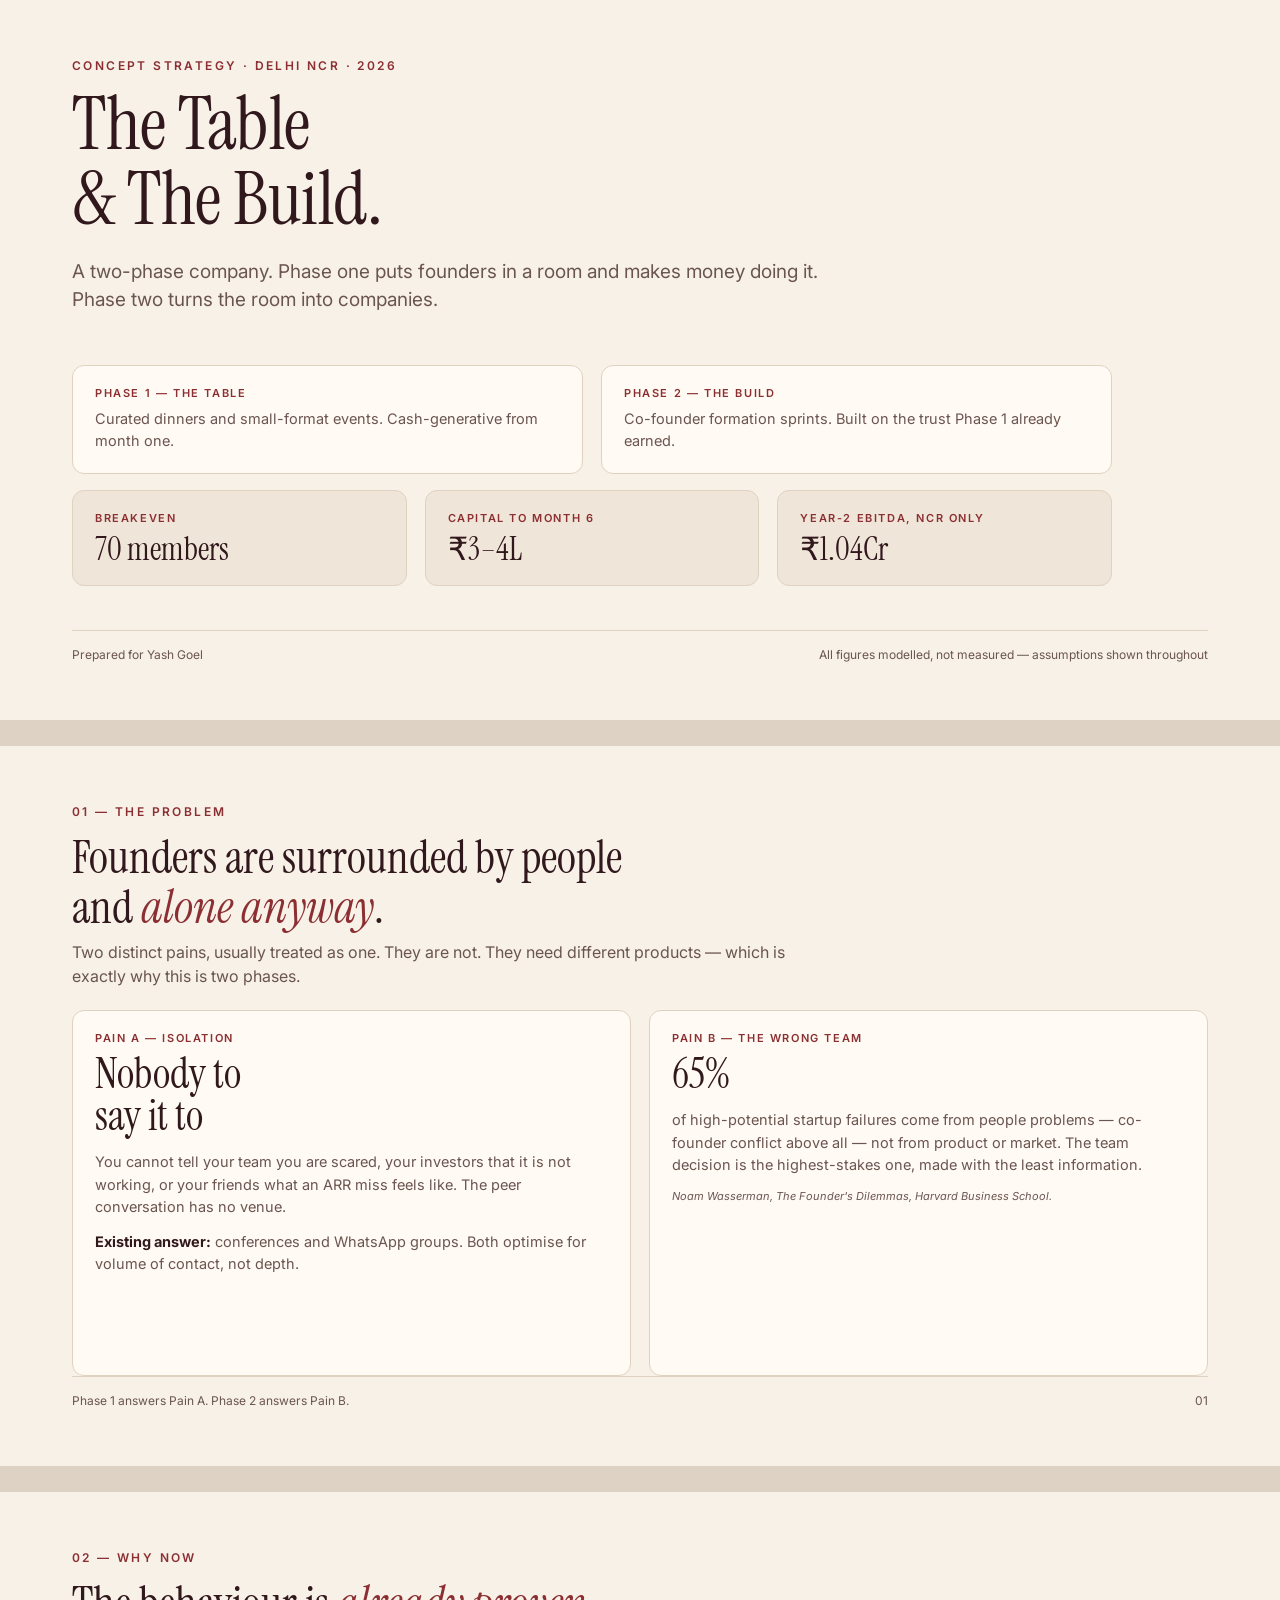
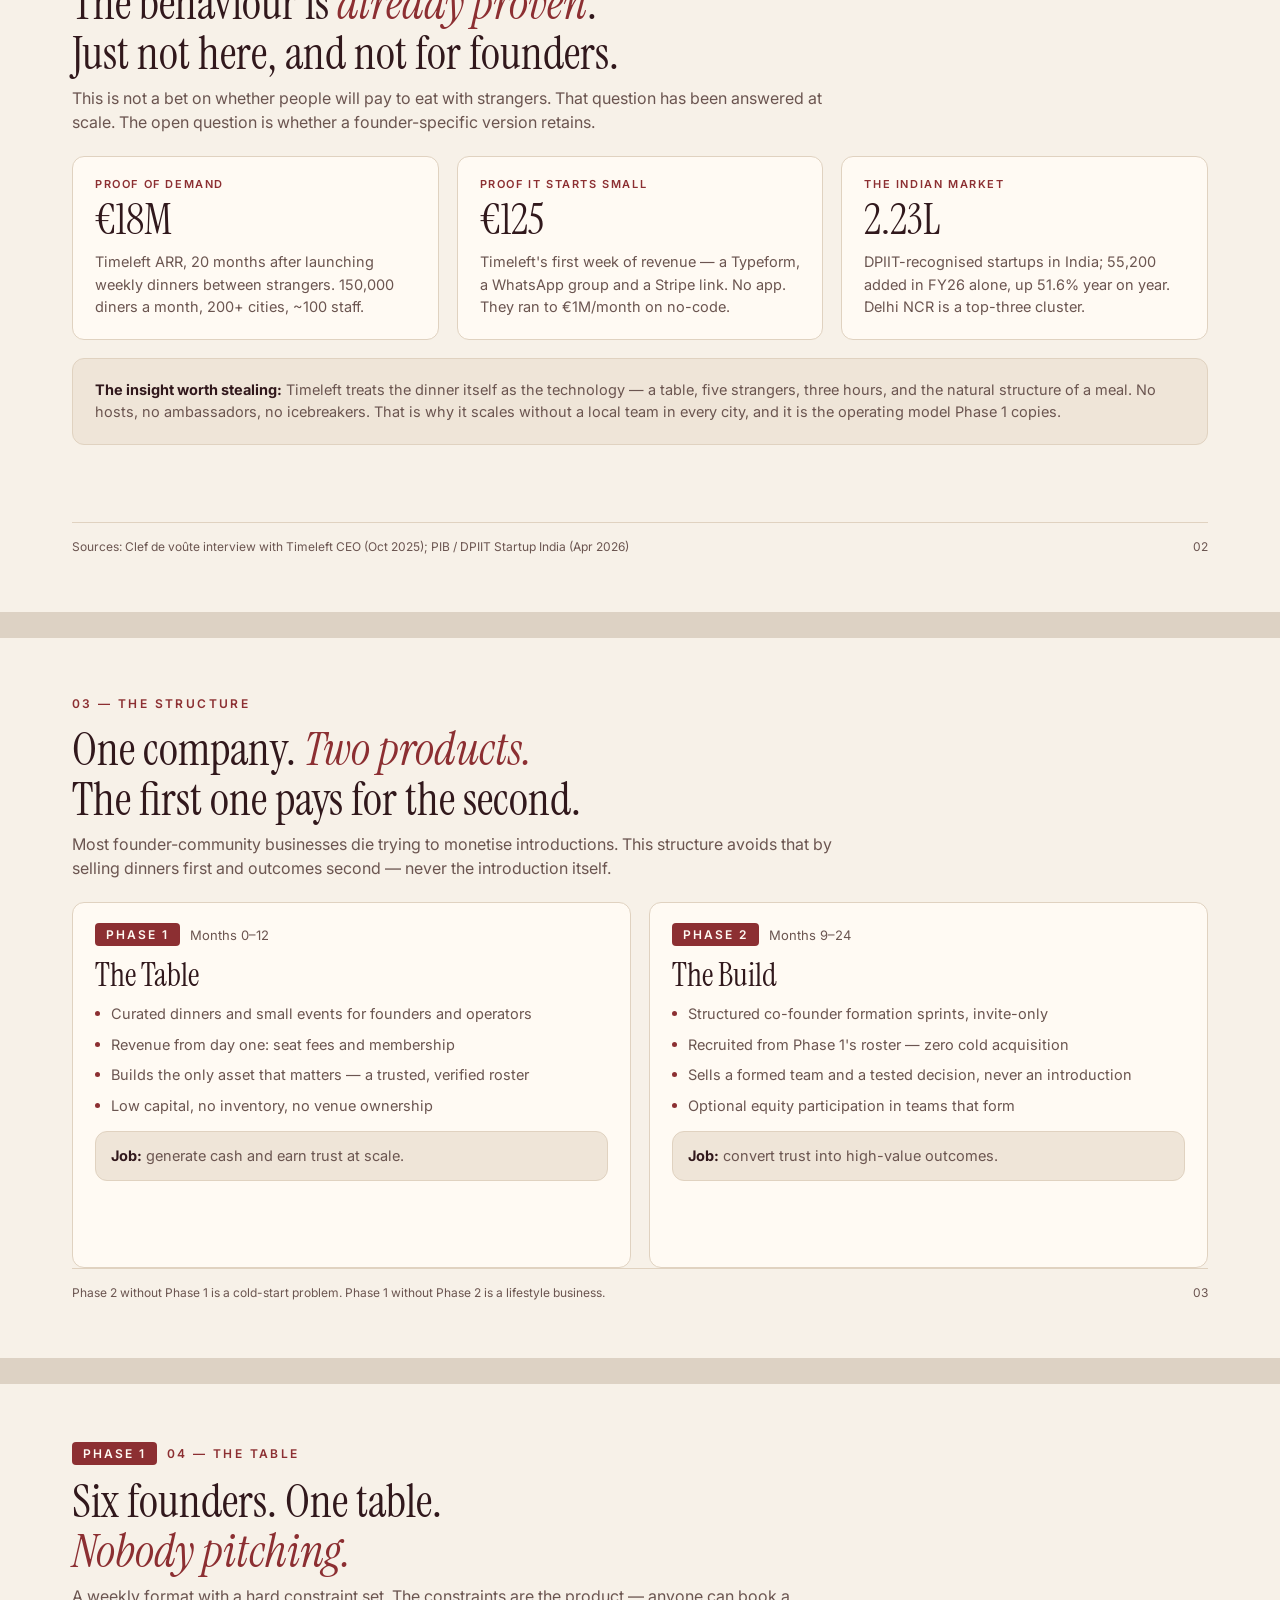
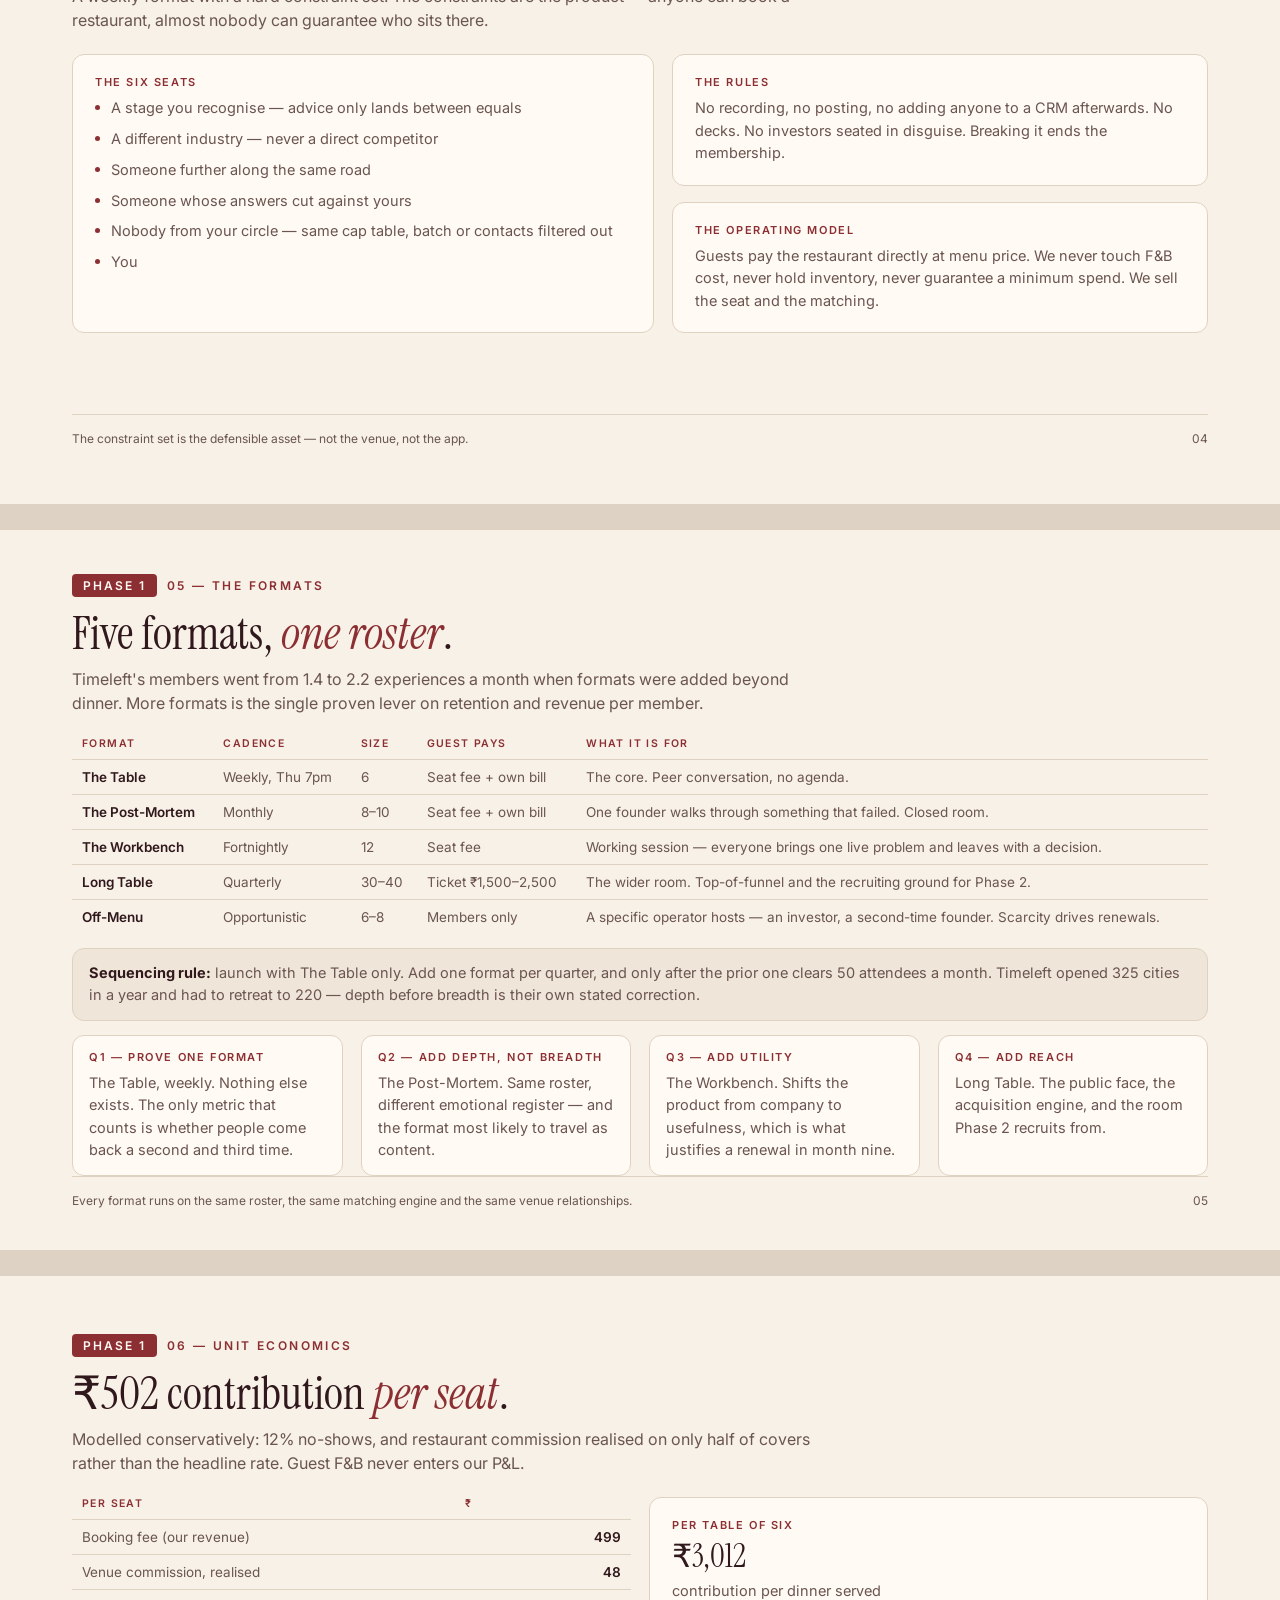
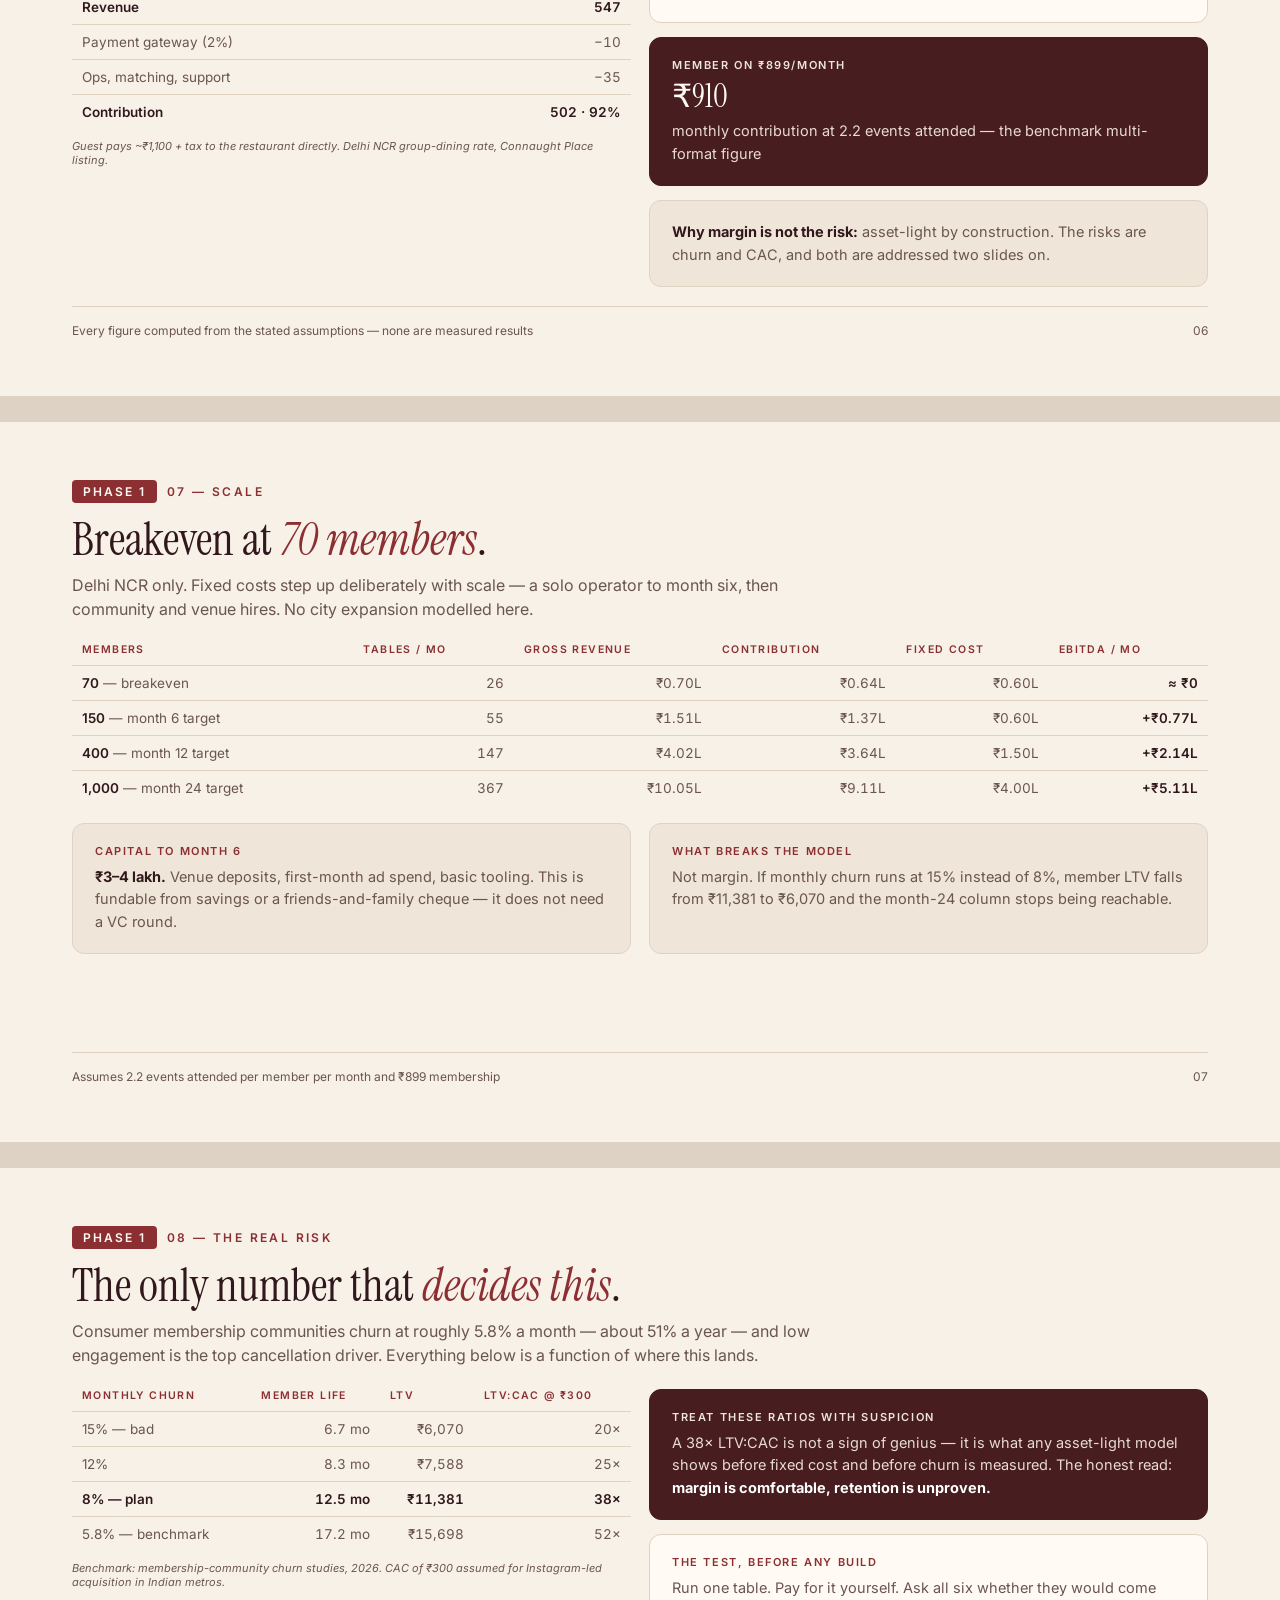
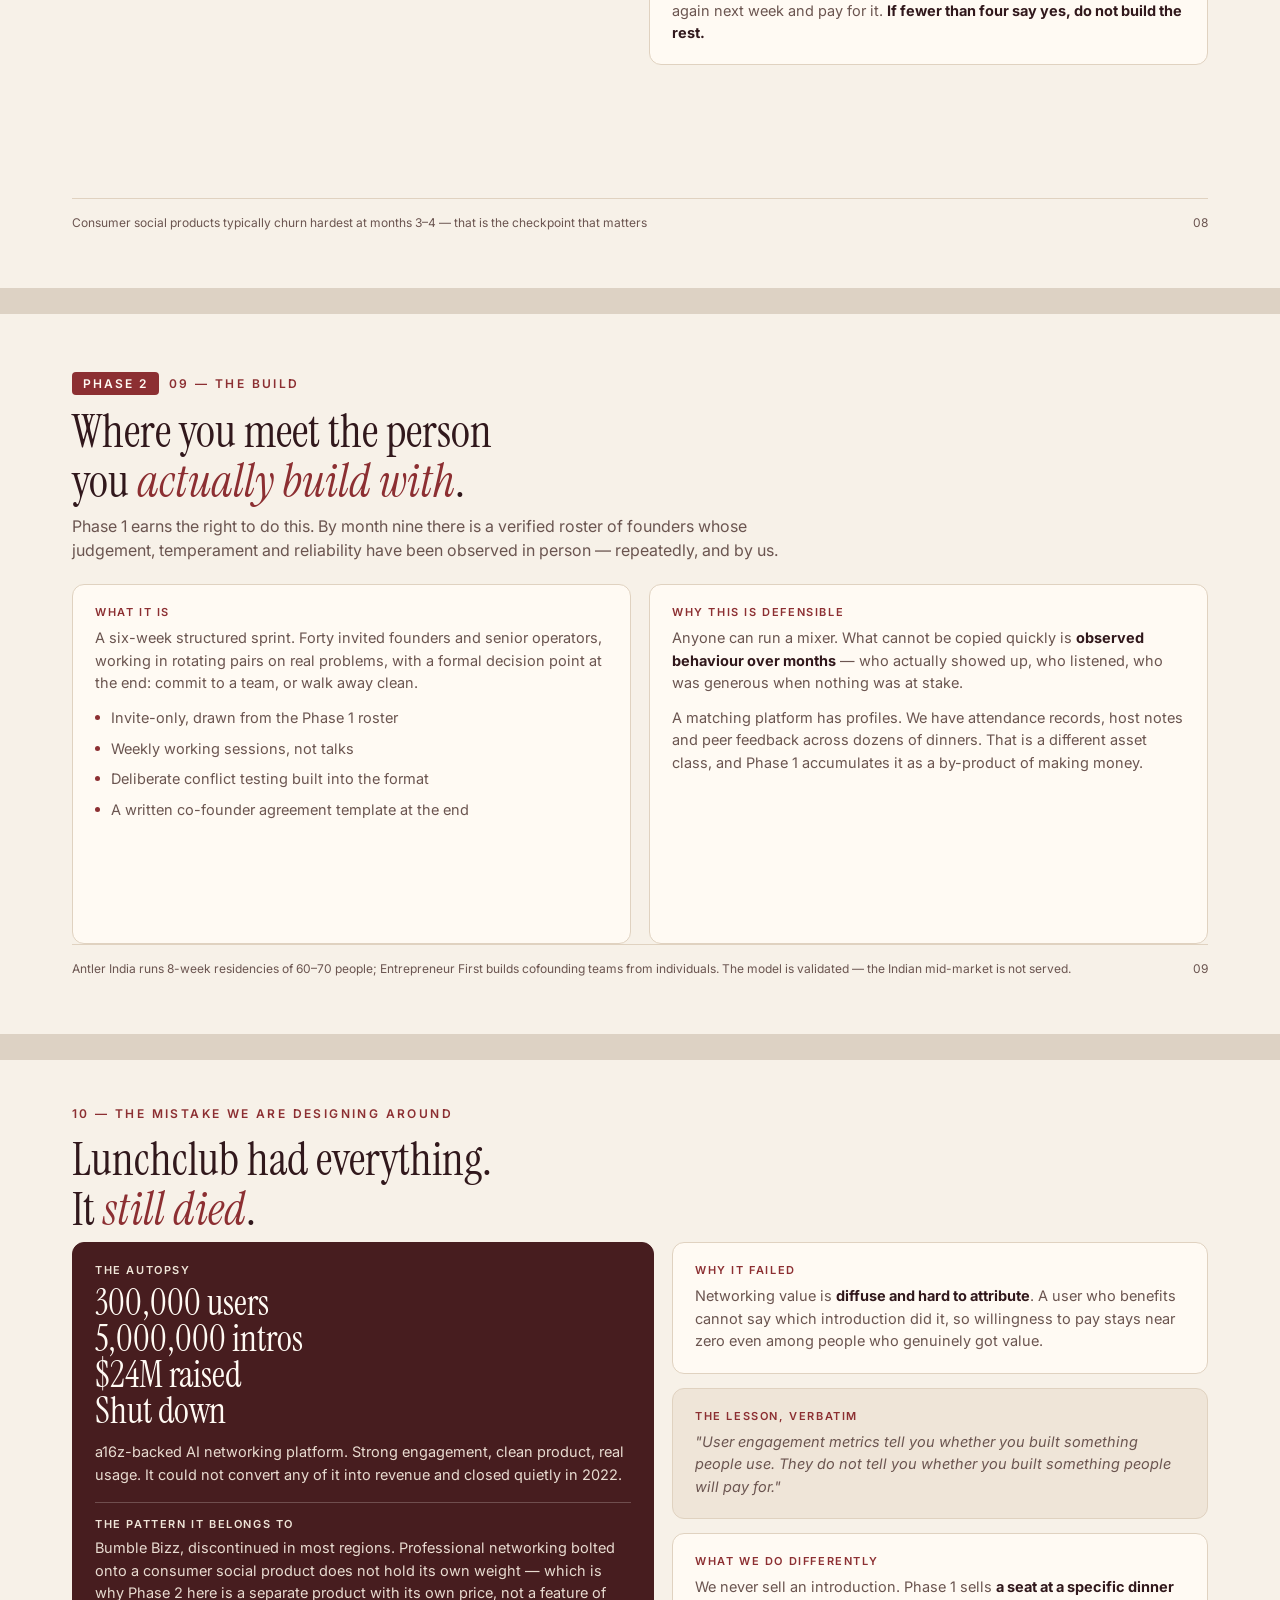
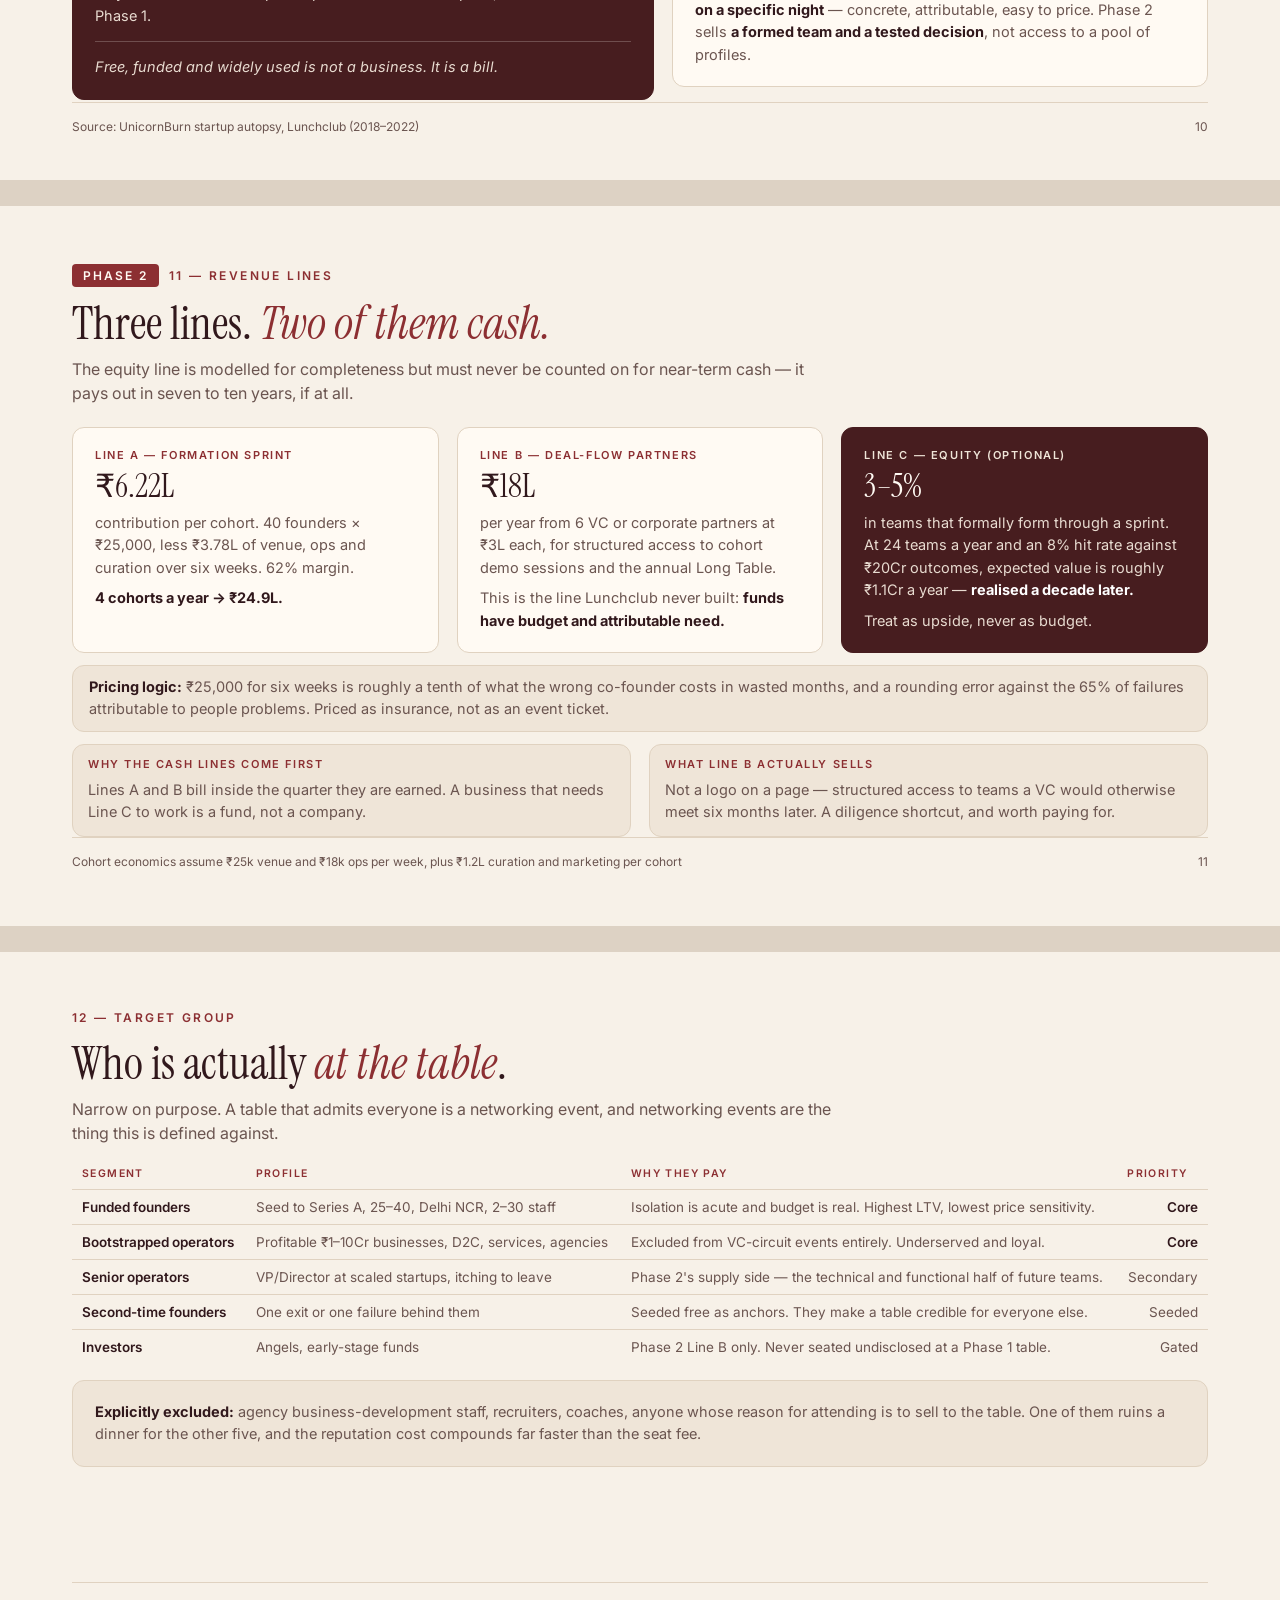
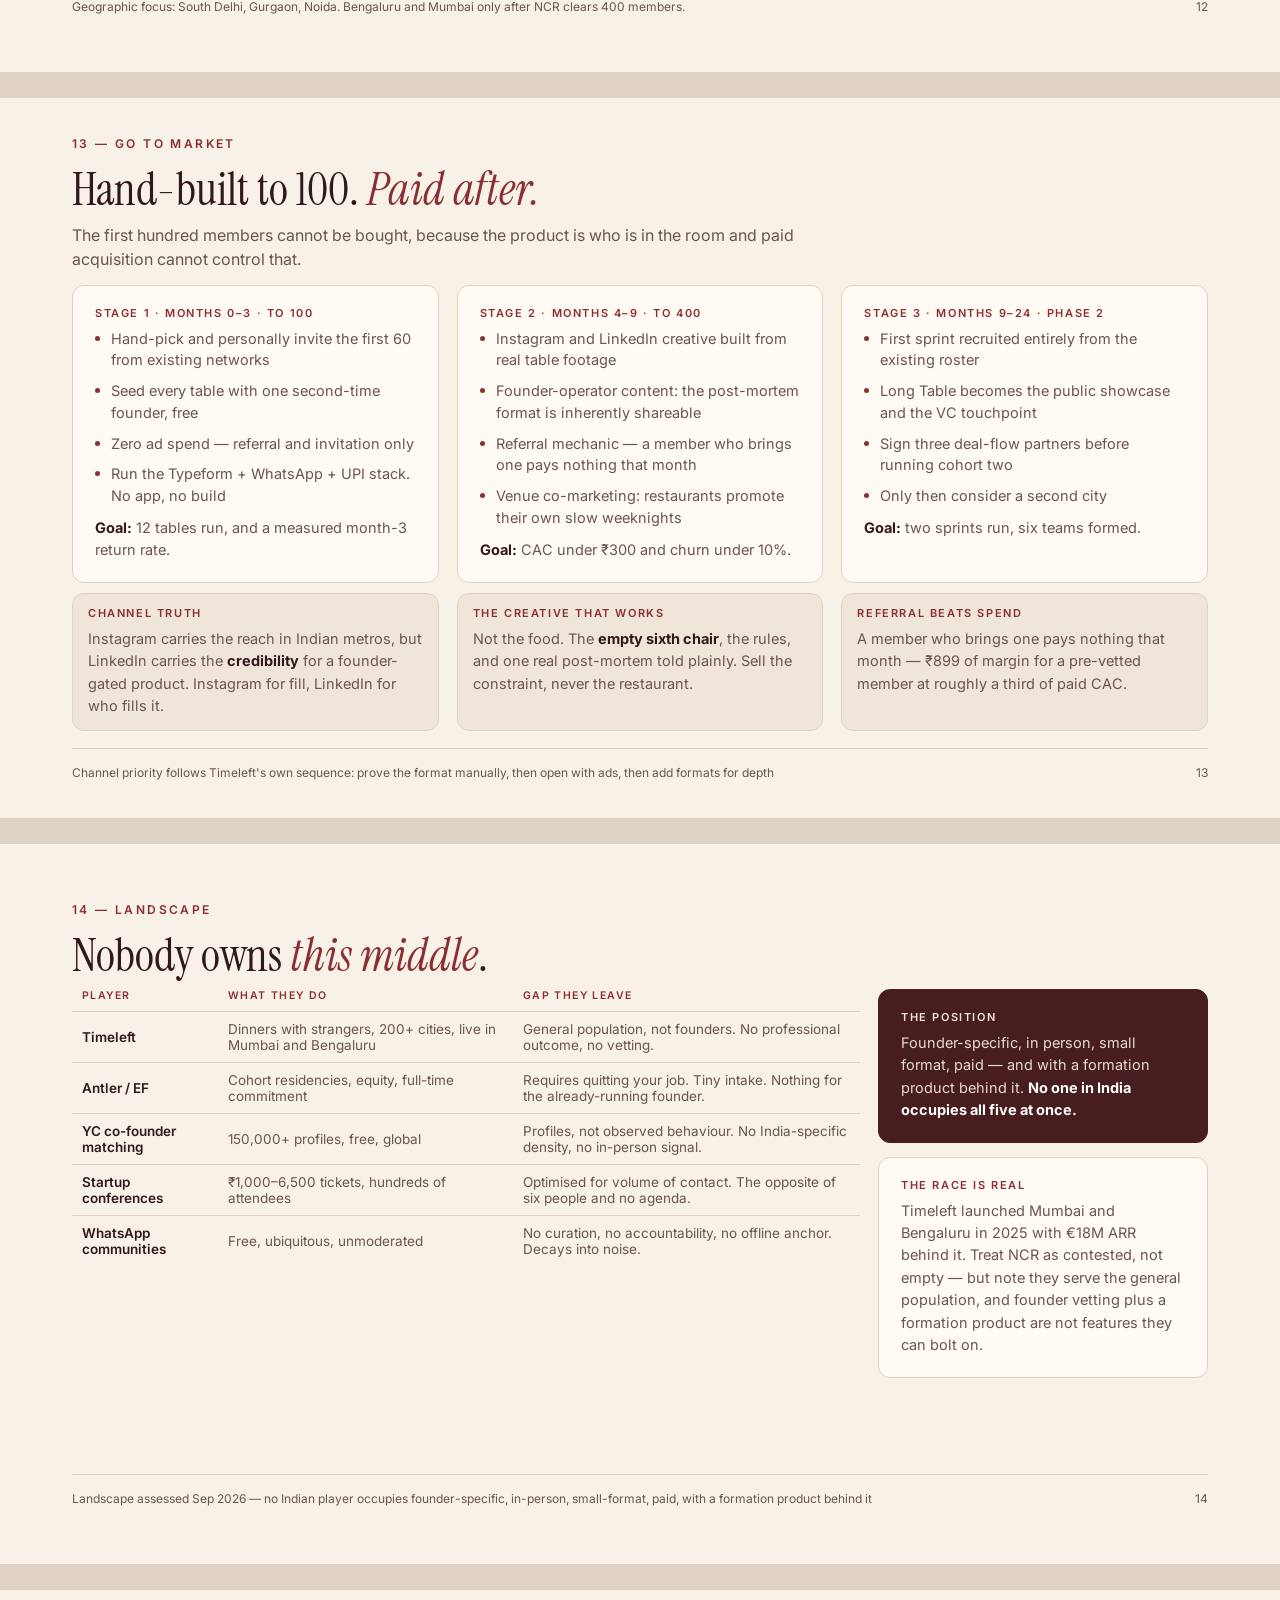
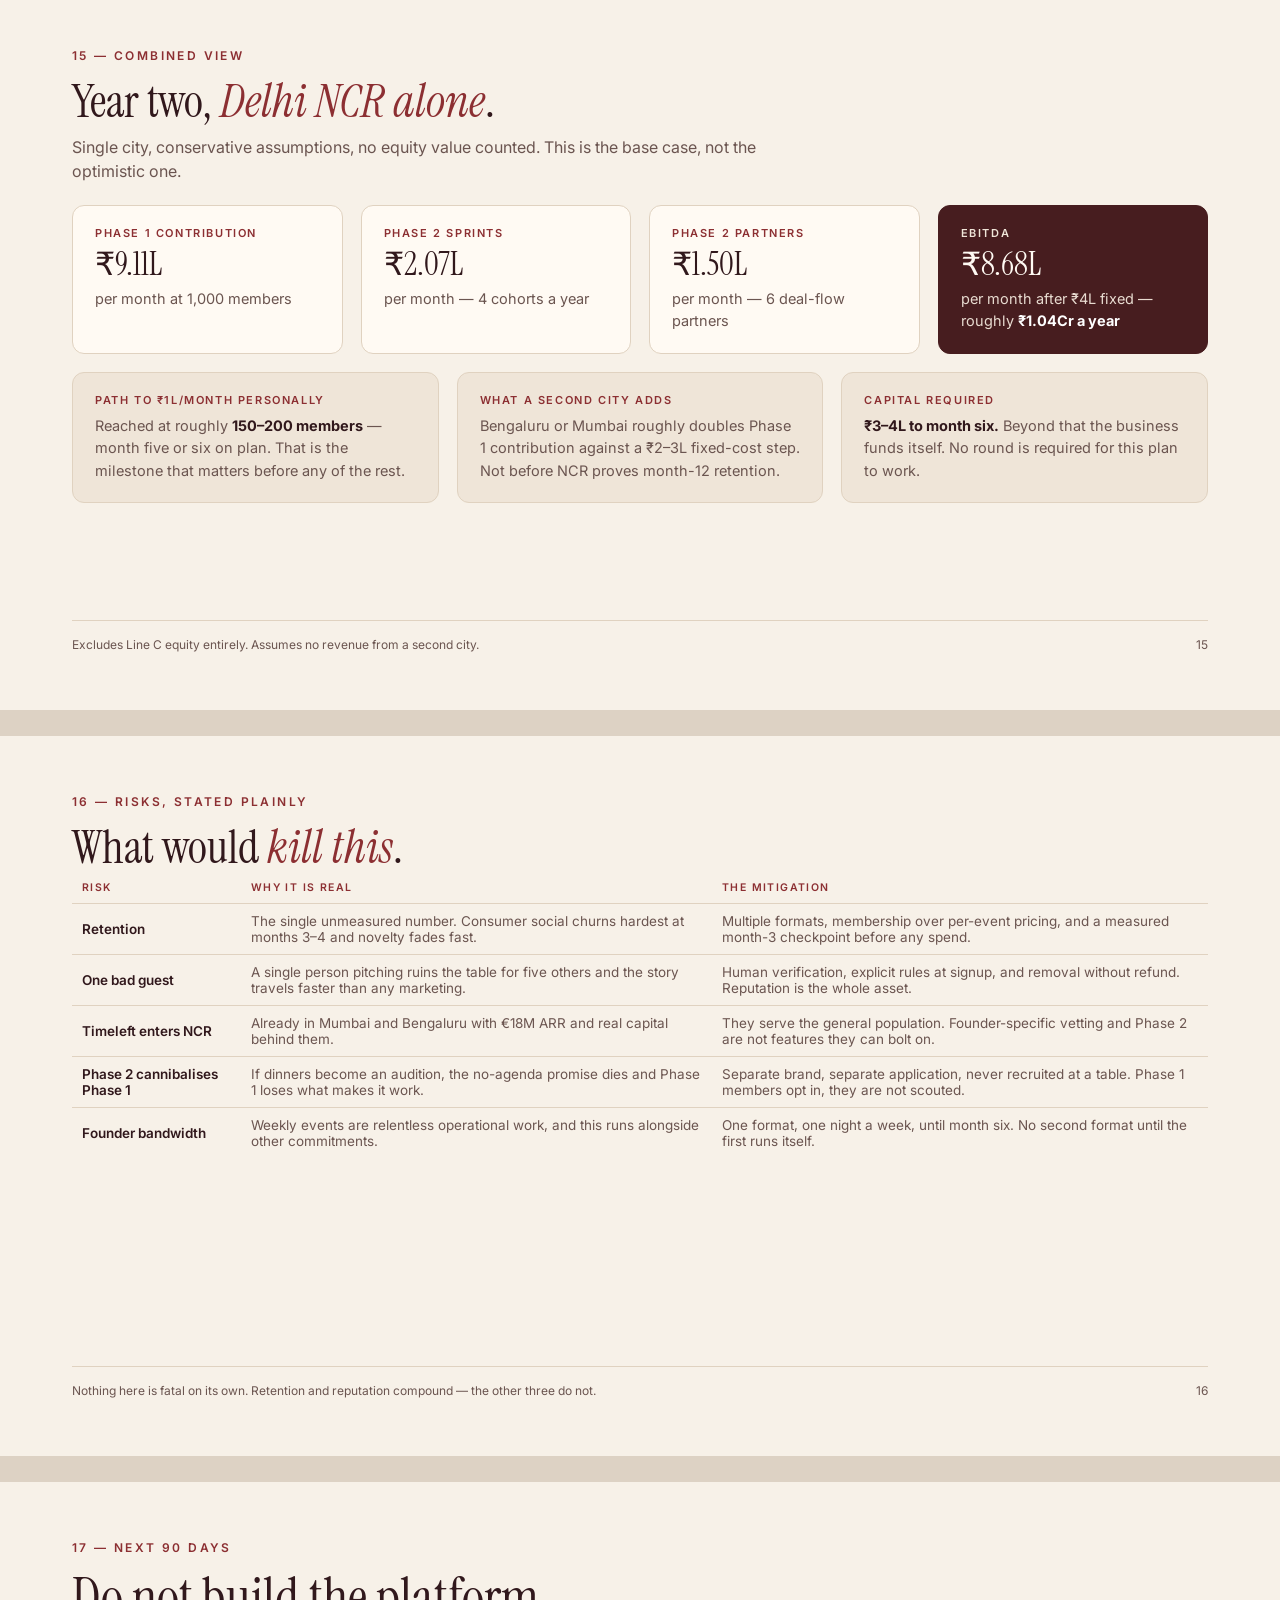
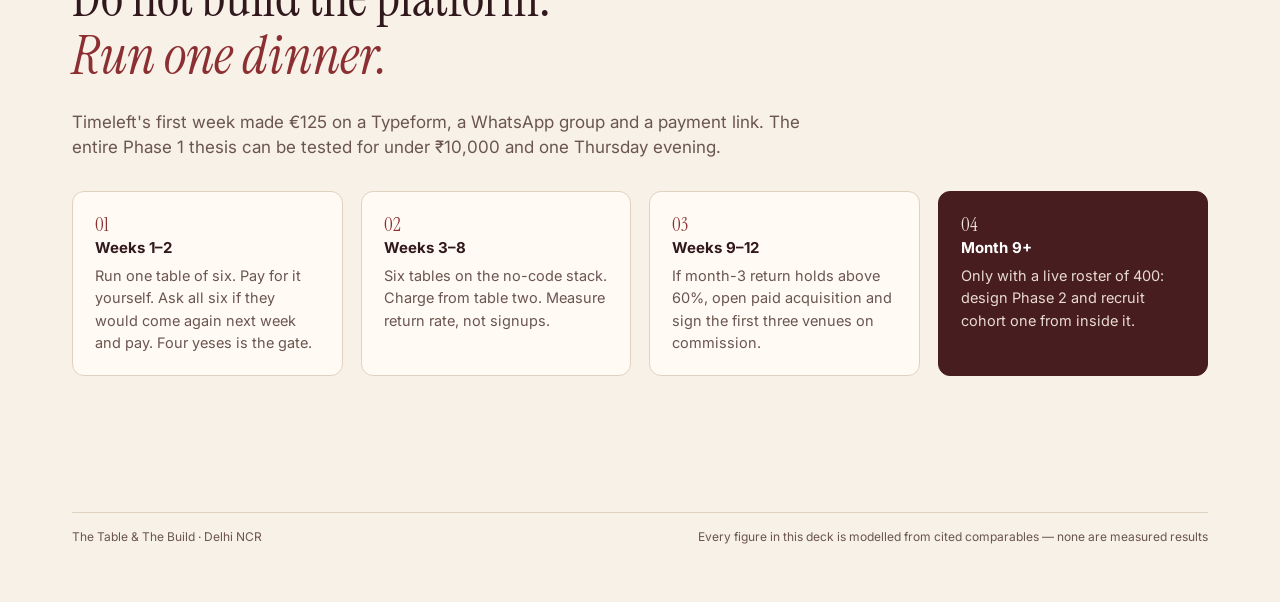
==== deck/index.html @ 8e1f4e61 "Add two-phase strategy deck, fix four accessibility and reveal defects Site fixes found by a full-vi" ====
<!DOCTYPE html>
<html lang="en">
<head>
<meta charset="utf-8">
<title>The Table &amp; The Build — strategy deck</title>
<link href="https://fonts.googleapis.com/css2?family=Instrument+Serif:ital@0;1&family=Inter:wght@400;500;600;700&display=swap" rel="stylesheet">
<style>
:root{
  --bg:#f7f1e8; --card:#fffaf3; --card-2:#efe5d8; --line:#e0d2c0;
  --ink:#31181c; --dim:#6b5550; --accent:#471d1f; --fill:#8c2f32; --cream:#fffaf3;
}
*{box-sizing:border-box;margin:0;padding:0}
body{background:#ddd2c4;font-family:Inter,system-ui,sans-serif;color:var(--ink)}
@page{size:1280px 720px;margin:0}
.slide{
  width:1280px;height:720px;overflow:hidden;position:relative;
  background:var(--bg);padding:58px 72px;display:flex;flex-direction:column;
  page-break-after:always;break-after:page;
}
.slide+.slide{margin-top:26px}
@media print{.slide+.slide{margin-top:0}}
.eyebrow{font-size:12px;letter-spacing:2.4px;text-transform:uppercase;color:var(--fill);font-weight:600;margin-bottom:14px}
h1{font-family:"Instrument Serif",Georgia,serif;font-weight:400;font-size:74px;line-height:1.02;letter-spacing:-.5px}
h2{font-family:"Instrument Serif",Georgia,serif;font-weight:400;font-size:46px;line-height:1.08;margin-bottom:8px}
h2 em{font-style:italic;color:var(--fill)}
.sub{font-size:16px;color:var(--dim);line-height:1.5;max-width:76ch;margin-bottom:22px}
.row{display:flex;gap:18px}
.col{flex:1}
.card{background:var(--card);border:1px solid var(--line);border-radius:12px;padding:20px 22px}
.card.alt{background:var(--card-2)}
.card.dark{background:var(--accent);color:var(--cream);border-color:var(--accent)}
.card.dark .k,.card.dark .lbl{color:var(--card-2)}
.k{font-size:11px;letter-spacing:1.6px;text-transform:uppercase;color:var(--fill);font-weight:600;margin-bottom:8px}
.big{font-family:"Instrument Serif",Georgia,serif;font-size:42px;line-height:1}
.big.sm{font-size:32px}
p.b{font-size:14.5px;line-height:1.55;color:var(--dim)}
.card.dark p.b{color:#e8dbd0}
ul{list-style:none}
li{font-size:14.5px;line-height:1.5;color:var(--dim);padding-left:16px;position:relative;margin-bottom:9px}
li::before{content:"";position:absolute;left:0;top:8px;width:5px;height:5px;border-radius:50%;background:var(--fill)}
.card.dark li{color:#e8dbd0}
.card.dark li::before{background:var(--card-2)}
table{width:100%;border-collapse:collapse;font-size:13.5px}
th{text-align:left;font-size:10.5px;letter-spacing:1.4px;text-transform:uppercase;color:var(--fill);font-weight:600;padding:0 10px 9px;border-bottom:1px solid var(--line)}
td{padding:9px 10px;border-bottom:1px solid var(--line);color:var(--dim)}
td.num{font-variant-numeric:tabular-nums;text-align:right}
td strong{color:var(--ink);font-weight:600}
tr:last-child td{border-bottom:none}
.foot{margin-top:auto;padding-top:16px;border-top:1px solid var(--line);font-size:12px;color:var(--dim);display:flex;justify-content:space-between;gap:20px}
.pill{display:inline-block;background:var(--card-2);border:1px solid var(--line);border-radius:100px;padding:5px 13px;font-size:12px;color:var(--accent);font-weight:500;margin:0 6px 7px 0}
.num-badge{font-family:"Instrument Serif",Georgia,serif;font-size:19px;color:var(--fill);margin-right:8px}
.src{font-size:11px;color:var(--dim);font-style:italic}
.phase{display:flex;align-items:center;gap:10px;margin-bottom:12px}
.phase b{font-size:12px;letter-spacing:2px;text-transform:uppercase;background:var(--fill);color:var(--cream);padding:4px 11px;border-radius:4px;font-weight:600}
</style>
</head>
<body>

<!-- 1 COVER -->
<section class="slide" style="justify-content:center">
  <div class="eyebrow">Concept strategy · Delhi NCR · 2026</div>
  <h1>The Table<br>&amp; The Build.</h1>
  <p class="sub" style="font-size:19px;margin-top:20px;max-width:64ch">
    A two-phase company. Phase one puts founders in a room and makes money doing it.
    Phase two turns the room into companies.
  </p>
  <div class="row" style="margin-top:28px;max-width:1040px">
    <div class="card col"><div class="k">Phase 1 — The Table</div><p class="b">Curated dinners and small-format events. Cash-generative from month one.</p></div>
    <div class="card col"><div class="k">Phase 2 — The Build</div><p class="b">Co-founder formation sprints. Built on the trust Phase 1 already earned.</p></div>
  </div>
  <div class="row" style="margin-top:16px;max-width:1040px">
    <div class="card col alt"><div class="k">Breakeven</div><div class="big sm">70 members</div></div>
    <div class="card col alt"><div class="k">Capital to month 6</div><div class="big sm">₹3–4L</div></div>
    <div class="card col alt"><div class="k">Year-2 EBITDA, NCR only</div><div class="big sm">₹1.04Cr</div></div>
  </div>
  <div class="foot"><span>Prepared for Yash Goel</span><span>All figures modelled, not measured — assumptions shown throughout</span></div>
</section>

<!-- 2 PROBLEM -->
<section class="slide">
  <div class="eyebrow">01 — The problem</div>
  <h2>Founders are surrounded by people<br>and <em>alone anyway</em>.</h2>
  <p class="sub">Two distinct pains, usually treated as one. They are not. They need different products — which is exactly why this is two phases.</p>
  <div class="row" style="flex:1">
    <div class="card col">
      <div class="k">Pain A — isolation</div>
      <div class="big">Nobody to<br>say it to</div>
      <p class="b" style="margin-top:14px">You cannot tell your team you are scared, your investors that it is not working, or your friends what an ARR miss feels like. The peer conversation has no venue.</p>
      <p class="b" style="margin-top:12px"><strong style="color:var(--ink)">Existing answer:</strong> conferences and WhatsApp groups. Both optimise for volume of contact, not depth.</p>
    </div>
    <div class="card col">
      <div class="k">Pain B — the wrong team</div>
      <div class="big">65%</div>
      <p class="b" style="margin-top:14px">of high-potential startup failures come from people problems — co-founder conflict above all — not from product or market. The team decision is the highest-stakes one, made with the least information.</p>
      <p class="src" style="margin-top:12px">Noam Wasserman, <em>The Founder's Dilemmas</em>, Harvard Business School.</p>
    </div>
  </div>
  <div class="foot"><span>Phase 1 answers Pain A. Phase 2 answers Pain B.</span><span>01</span></div>
</section>

<!-- 3 WHY NOW -->
<section class="slide">
  <div class="eyebrow">02 — Why now</div>
  <h2>The behaviour is <em>already proven</em>.<br>Just not here, and not for founders.</h2>
  <p class="sub">This is not a bet on whether people will pay to eat with strangers. That question has been answered at scale. The open question is whether a founder-specific version retains.</p>
  <div class="row">
    <div class="card col"><div class="k">Proof of demand</div><div class="big">€18M</div><p class="b" style="margin-top:10px">Timeleft ARR, 20 months after launching weekly dinners between strangers. 150,000 diners a month, 200+ cities, ~100 staff.</p></div>
    <div class="card col"><div class="k">Proof it starts small</div><div class="big">€125</div><p class="b" style="margin-top:10px">Timeleft's first week of revenue — a Typeform, a WhatsApp group and a Stripe link. No app. They ran to €1M/month on no-code.</p></div>
    <div class="card col"><div class="k">The Indian market</div><div class="big">2.23L</div><p class="b" style="margin-top:10px">DPIIT-recognised startups in India; 55,200 added in FY26 alone, up 51.6% year on year. Delhi NCR is a top-three cluster.</p></div>
  </div>
  <div class="card alt" style="margin-top:18px">
    <p class="b"><strong style="color:var(--ink)">The insight worth stealing:</strong> Timeleft treats the dinner itself as the technology — a table, five strangers, three hours, and the natural structure of a meal. No hosts, no ambassadors, no icebreakers. That is why it scales without a local team in every city, and it is the operating model Phase 1 copies.</p>
  </div>
  <div class="foot"><span>Sources: Clef de voûte interview with Timeleft CEO (Oct 2025); PIB / DPIIT Startup India (Apr 2026)</span><span>02</span></div>
</section>

<!-- 4 THE TWO PHASES -->
<section class="slide">
  <div class="eyebrow">03 — The structure</div>
  <h2>One company. <em>Two products.</em><br>The first one pays for the second.</h2>
  <p class="sub">Most founder-community businesses die trying to monetise introductions. This structure avoids that by selling dinners first and outcomes second — never the introduction itself.</p>
  <div class="row" style="flex:1">
    <div class="card col">
      <div class="phase"><b>Phase 1</b><span style="font-size:13px;color:var(--dim)">Months 0–12</span></div>
      <h2 style="font-size:32px;margin-bottom:10px">The Table</h2>
      <ul>
        <li>Curated dinners and small events for founders and operators</li>
        <li>Revenue from day one: seat fees and membership</li>
        <li>Builds the only asset that matters — a trusted, verified roster</li>
        <li>Low capital, no inventory, no venue ownership</li>
      </ul>
      <div class="card alt" style="margin-top:14px;padding:13px 15px"><p class="b"><strong style="color:var(--ink)">Job:</strong> generate cash and earn trust at scale.</p></div>
    </div>
    <div class="card col">
      <div class="phase"><b>Phase 2</b><span style="font-size:13px;color:var(--dim)">Months 9–24</span></div>
      <h2 style="font-size:32px;margin-bottom:10px">The Build</h2>
      <ul>
        <li>Structured co-founder formation sprints, invite-only</li>
        <li>Recruited from Phase 1's roster — zero cold acquisition</li>
        <li>Sells a formed team and a tested decision, never an introduction</li>
        <li>Optional equity participation in teams that form</li>
      </ul>
      <div class="card alt" style="margin-top:14px;padding:13px 15px"><p class="b"><strong style="color:var(--ink)">Job:</strong> convert trust into high-value outcomes.</p></div>
    </div>
  </div>
  <div class="foot"><span>Phase 2 without Phase 1 is a cold-start problem. Phase 1 without Phase 2 is a lifestyle business.</span><span>03</span></div>
</section>

<!-- 5 PHASE 1 WHAT -->
<section class="slide">
  <div class="phase"><b>Phase 1</b><span class="eyebrow" style="margin:0">04 — The Table</span></div>
  <h2>Six founders. One table.<br><em>Nobody pitching.</em></h2>
  <p class="sub">A weekly format with a hard constraint set. The constraints are the product — anyone can book a restaurant, almost nobody can guarantee who sits there.</p>
  <div class="row">
    <div class="card col"><div class="k">The six seats</div>
      <ul style="margin-top:2px">
        <li>A stage you recognise — advice only lands between equals</li>
        <li>A different industry — never a direct competitor</li>
        <li>Someone further along the same road</li>
        <li>Someone whose answers cut against yours</li>
        <li>Nobody from your circle — same cap table, batch or contacts filtered out</li>
        <li>You</li>
      </ul>
    </div>
    <div class="col" style="display:flex;flex-direction:column;gap:16px">
      <div class="card"><div class="k">The rules</div><p class="b">No recording, no posting, no adding anyone to a CRM afterwards. No decks. No investors seated in disguise. Breaking it ends the membership.</p></div>
      <div class="card"><div class="k">The operating model</div><p class="b">Guests pay the restaurant directly at menu price. We never touch F&amp;B cost, never hold inventory, never guarantee a minimum spend. We sell the seat and the matching.</p></div>
    </div>
  </div>
  <div class="foot"><span>The constraint set is the defensible asset — not the venue, not the app.</span><span>04</span></div>
</section>

<!-- 6 EVENT FORMATS -->
<section class="slide" style="padding-top:44px;padding-bottom:44px">
  <div class="phase"><b>Phase 1</b><span class="eyebrow" style="margin:0">05 — The formats</span></div>
  <h2>Five formats, <em>one roster</em>.</h2>
  <p class="sub">Timeleft's members went from 1.4 to 2.2 experiences a month when formats were added beyond dinner. More formats is the single proven lever on retention and revenue per member.</p>
  <table>
    <thead><tr><th>Format</th><th>Cadence</th><th>Size</th><th>Guest pays</th><th>What it is for</th></tr></thead>
    <tbody>
      <tr><td><strong>The Table</strong></td><td>Weekly, Thu 7pm</td><td>6</td><td>Seat fee + own bill</td><td>The core. Peer conversation, no agenda.</td></tr>
      <tr><td><strong>The Post-Mortem</strong></td><td>Monthly</td><td>8–10</td><td>Seat fee + own bill</td><td>One founder walks through something that failed. Closed room.</td></tr>
      <tr><td><strong>The Workbench</strong></td><td>Fortnightly</td><td>12</td><td>Seat fee</td><td>Working session — everyone brings one live problem and leaves with a decision.</td></tr>
      <tr><td><strong>Long Table</strong></td><td>Quarterly</td><td>30–40</td><td>Ticket ₹1,500–2,500</td><td>The wider room. Top-of-funnel and the recruiting ground for Phase 2.</td></tr>
      <tr><td><strong>Off-Menu</strong></td><td>Opportunistic</td><td>6–8</td><td>Members only</td><td>A specific operator hosts — an investor, a second-time founder. Scarcity drives renewals.</td></tr>
    </tbody>
  </table>
  <div class="card alt" style="margin-top:14px;padding:13px 16px">
    <p class="b"><strong style="color:var(--ink)">Sequencing rule:</strong> launch with The Table only. Add one format per quarter, and only after the prior one clears 50 attendees a month. Timeleft opened 325 cities in a year and had to retreat to 220 — depth before breadth is their own stated correction.</p>
  </div>
  <div class="row" style="margin-top:14px">
    <div class="card col" style="padding:14px 16px"><div class="k">Q1 — prove one format</div><p class="b">The Table, weekly. Nothing else exists. The only metric that counts is whether people come back a second and third time.</p></div>
    <div class="card col" style="padding:14px 16px"><div class="k">Q2 — add depth, not breadth</div><p class="b">The Post-Mortem. Same roster, different emotional register — and the format most likely to travel as content.</p></div>
    <div class="card col" style="padding:14px 16px"><div class="k">Q3 — add utility</div><p class="b">The Workbench. Shifts the product from company to usefulness, which is what justifies a renewal in month nine.</p></div>
    <div class="card col" style="padding:14px 16px"><div class="k">Q4 — add reach</div><p class="b">Long Table. The public face, the acquisition engine, and the room Phase 2 recruits from.</p></div>
  </div>
  <div class="foot"><span>Every format runs on the same roster, the same matching engine and the same venue relationships.</span><span>05</span></div>
</section>

<!-- 7 UNIT ECONOMICS P1 -->
<section class="slide">
  <div class="phase"><b>Phase 1</b><span class="eyebrow" style="margin:0">06 — Unit economics</span></div>
  <h2>₹502 contribution <em>per seat</em>.</h2>
  <p class="sub">Modelled conservatively: 12% no-shows, and restaurant commission realised on only half of covers rather than the headline rate. Guest F&amp;B never enters our P&amp;L.</p>
  <div class="row">
    <div class="col">
      <table>
        <thead><tr><th>Per seat</th><th class="num">₹</th></tr></thead>
        <tbody>
          <tr><td>Booking fee (our revenue)</td><td class="num"><strong>499</strong></td></tr>
          <tr><td>Venue commission, realised</td><td class="num"><strong>48</strong></td></tr>
          <tr><td><strong>Revenue</strong></td><td class="num"><strong>547</strong></td></tr>
          <tr><td>Payment gateway (2%)</td><td class="num">−10</td></tr>
          <tr><td>Ops, matching, support</td><td class="num">−35</td></tr>
          <tr><td><strong>Contribution</strong></td><td class="num"><strong>502 · 92%</strong></td></tr>
        </tbody>
      </table>
      <p class="src" style="margin-top:10px">Guest pays ~₹1,100 + tax to the restaurant directly. Delhi NCR group-dining rate, Connaught Place listing.</p>
    </div>
    <div class="col" style="display:flex;flex-direction:column;gap:14px">
      <div class="card"><div class="k">Per table of six</div><div class="big sm">₹3,012</div><p class="b" style="margin-top:8px">contribution per dinner served</p></div>
      <div class="card dark"><div class="k">Member on ₹899/month</div><div class="big sm">₹910</div><p class="b" style="margin-top:8px">monthly contribution at 2.2 events attended — the benchmark multi-format figure</p></div>
      <div class="card alt"><p class="b"><strong style="color:var(--ink)">Why margin is not the risk:</strong> asset-light by construction. The risks are churn and CAC, and both are addressed two slides on.</p></div>
    </div>
  </div>
  <div class="foot"><span>Every figure computed from the stated assumptions — none are measured results</span><span>06</span></div>
</section>

<!-- 8 P&L SCALE -->
<section class="slide">
  <div class="phase"><b>Phase 1</b><span class="eyebrow" style="margin:0">07 — Scale</span></div>
  <h2>Breakeven at <em>70 members</em>.</h2>
  <p class="sub">Delhi NCR only. Fixed costs step up deliberately with scale — a solo operator to month six, then community and venue hires. No city expansion modelled here.</p>
  <table>
    <thead><tr><th>Members</th><th class="num">Tables / mo</th><th class="num">Gross revenue</th><th class="num">Contribution</th><th class="num">Fixed cost</th><th class="num">EBITDA / mo</th></tr></thead>
    <tbody>
      <tr><td><strong>70</strong> — breakeven</td><td class="num">26</td><td class="num">₹0.70L</td><td class="num">₹0.64L</td><td class="num">₹0.60L</td><td class="num"><strong>≈ ₹0</strong></td></tr>
      <tr><td><strong>150</strong> — month 6 target</td><td class="num">55</td><td class="num">₹1.51L</td><td class="num">₹1.37L</td><td class="num">₹0.60L</td><td class="num"><strong>+₹0.77L</strong></td></tr>
      <tr><td><strong>400</strong> — month 12 target</td><td class="num">147</td><td class="num">₹4.02L</td><td class="num">₹3.64L</td><td class="num">₹1.50L</td><td class="num"><strong>+₹2.14L</strong></td></tr>
      <tr><td><strong>1,000</strong> — month 24 target</td><td class="num">367</td><td class="num">₹10.05L</td><td class="num">₹9.11L</td><td class="num">₹4.00L</td><td class="num"><strong>+₹5.11L</strong></td></tr>
    </tbody>
  </table>
  <div class="row" style="margin-top:18px">
    <div class="card col alt"><div class="k">Capital to month 6</div><p class="b"><strong style="color:var(--ink)">₹3–4 lakh.</strong> Venue deposits, first-month ad spend, basic tooling. This is fundable from savings or a friends-and-family cheque — it does not need a VC round.</p></div>
    <div class="card col alt"><div class="k">What breaks the model</div><p class="b">Not margin. If monthly churn runs at 15% instead of 8%, member LTV falls from ₹11,381 to ₹6,070 and the month-24 column stops being reachable.</p></div>
  </div>
  <div class="foot"><span>Assumes 2.2 events attended per member per month and ₹899 membership</span><span>07</span></div>
</section>

<!-- 9 CHURN / CAC -->
<section class="slide">
  <div class="phase"><b>Phase 1</b><span class="eyebrow" style="margin:0">08 — The real risk</span></div>
  <h2>The only number that <em>decides this</em>.</h2>
  <p class="sub">Consumer membership communities churn at roughly 5.8% a month — about 51% a year — and low engagement is the top cancellation driver. Everything below is a function of where this lands.</p>
  <div class="row">
    <div class="col">
      <table>
        <thead><tr><th>Monthly churn</th><th class="num">Member life</th><th class="num">LTV</th><th class="num">LTV:CAC @ ₹300</th></tr></thead>
        <tbody>
          <tr><td>15% — bad</td><td class="num">6.7 mo</td><td class="num">₹6,070</td><td class="num">20×</td></tr>
          <tr><td>12%</td><td class="num">8.3 mo</td><td class="num">₹7,588</td><td class="num">25×</td></tr>
          <tr><td><strong>8% — plan</strong></td><td class="num"><strong>12.5 mo</strong></td><td class="num"><strong>₹11,381</strong></td><td class="num"><strong>38×</strong></td></tr>
          <tr><td>5.8% — benchmark</td><td class="num">17.2 mo</td><td class="num">₹15,698</td><td class="num">52×</td></tr>
        </tbody>
      </table>
      <p class="src" style="margin-top:10px">Benchmark: membership-community churn studies, 2026. CAC of ₹300 assumed for Instagram-led acquisition in Indian metros.</p>
    </div>
    <div class="col" style="display:flex;flex-direction:column;gap:14px">
      <div class="card dark">
        <div class="k">Treat these ratios with suspicion</div>
        <p class="b">A 38× LTV:CAC is not a sign of genius — it is what any asset-light model shows before fixed cost and before churn is measured. The honest read: <strong style="color:#fff">margin is comfortable, retention is unproven.</strong></p>
      </div>
      <div class="card"><div class="k">The test, before any build</div><p class="b">Run one table. Pay for it yourself. Ask all six whether they would come again next week and pay for it. <strong style="color:var(--ink)">If fewer than four say yes, do not build the rest.</strong></p></div>
    </div>
  </div>
  <div class="foot"><span>Consumer social products typically churn hardest at months 3–4 — that is the checkpoint that matters</span><span>08</span></div>
</section>

<!-- 10 PHASE 2 INTRO -->
<section class="slide">
  <div class="phase"><b>Phase 2</b><span class="eyebrow" style="margin:0">09 — The Build</span></div>
  <h2>Where you meet the person<br>you <em>actually build with</em>.</h2>
  <p class="sub">Phase 1 earns the right to do this. By month nine there is a verified roster of founders whose judgement, temperament and reliability have been observed in person — repeatedly, and by us.</p>
  <div class="row" style="flex:1">
    <div class="card col"><div class="k">What it is</div><p class="b">A six-week structured sprint. Forty invited founders and senior operators, working in rotating pairs on real problems, with a formal decision point at the end: commit to a team, or walk away clean.</p>
      <ul style="margin-top:12px"><li>Invite-only, drawn from the Phase 1 roster</li><li>Weekly working sessions, not talks</li><li>Deliberate conflict testing built into the format</li><li>A written co-founder agreement template at the end</li></ul>
    </div>
    <div class="card col"><div class="k">Why this is defensible</div><p class="b">Anyone can run a mixer. What cannot be copied quickly is <strong style="color:var(--ink)">observed behaviour over months</strong> — who actually showed up, who listened, who was generous when nothing was at stake.</p>
      <p class="b" style="margin-top:12px">A matching platform has profiles. We have attendance records, host notes and peer feedback across dozens of dinners. That is a different asset class, and Phase 1 accumulates it as a by-product of making money.</p>
    </div>
  </div>
  <div class="foot"><span>Antler India runs 8-week residencies of 60–70 people; Entrepreneur First builds cofounding teams from individuals. The model is validated — the Indian mid-market is not served.</span><span>09</span></div>
</section>

<!-- 11 LUNCHCLUB WARNING -->
<section class="slide" style="padding-top:46px;padding-bottom:46px">
  <div class="eyebrow">10 — The mistake we are designing around</div>
  <h2>Lunchclub had everything.<br>It <em>still died</em>.</h2>
  <div class="row">
    <div class="card col dark">
      <div class="k">The autopsy</div>
      <div class="big" style="font-size:36px;margin-bottom:12px">300,000 users<br>5,000,000 intros<br>$24M raised<br>Shut down</div>
      <p class="b">a16z-backed AI networking platform. Strong engagement, clean product, real usage. It could not convert any of it into revenue and closed quietly in 2022.</p>
      <div style="margin-top:16px;padding-top:14px;border-top:1px solid rgba(255,250,243,.22)">
        <div class="k" style="margin-bottom:6px">The pattern it belongs to</div>
        <p class="b">Bumble Bizz, discontinued in most regions. Professional networking bolted onto a consumer social product does not hold its own weight — which is why Phase 2 here is a separate product with its own price, not a feature of Phase 1.</p>
      </div>
      <div style="margin-top:14px;padding-top:14px;border-top:1px solid rgba(255,250,243,.22)">
        <p class="b" style="font-style:italic">Free, funded and widely used is not a business. It is a bill.</p>
      </div>
    </div>
    <div class="col" style="display:flex;flex-direction:column;gap:14px">
      <div class="card"><div class="k">Why it failed</div><p class="b">Networking value is <strong style="color:var(--ink)">diffuse and hard to attribute</strong>. A user who benefits cannot say which introduction did it, so willingness to pay stays near zero even among people who genuinely got value.</p></div>
      <div class="card alt"><div class="k">The lesson, verbatim</div><p class="b" style="font-style:italic">"User engagement metrics tell you whether you built something people use. They do not tell you whether you built something people will pay for."</p></div>
      <div class="card"><div class="k">What we do differently</div><p class="b">We never sell an introduction. Phase 1 sells <strong style="color:var(--ink)">a seat at a specific dinner on a specific night</strong> — concrete, attributable, easy to price. Phase 2 sells <strong style="color:var(--ink)">a formed team and a tested decision</strong>, not access to a pool of profiles.</p></div>
    </div>
  </div>
  <div class="foot"><span>Source: UnicornBurn startup autopsy, Lunchclub (2018–2022)</span><span>10</span></div>
</section>

<!-- 12 PHASE 2 REVENUE -->
<section class="slide">
  <div class="phase"><b>Phase 2</b><span class="eyebrow" style="margin:0">11 — Revenue lines</span></div>
  <h2>Three lines. <em>Two of them cash.</em></h2>
  <p class="sub">The equity line is modelled for completeness but must never be counted on for near-term cash — it pays out in seven to ten years, if at all.</p>
  <div class="row">
    <div class="card col"><div class="k">Line A — formation sprint</div><div class="big sm">₹6.22L</div><p class="b" style="margin-top:10px">contribution per cohort. 40 founders × ₹25,000, less ₹3.78L of venue, ops and curation over six weeks. 62% margin.</p><p class="b" style="margin-top:8px"><strong style="color:var(--ink)">4 cohorts a year → ₹24.9L.</strong></p></div>
    <div class="card col"><div class="k">Line B — deal-flow partners</div><div class="big sm">₹18L</div><p class="b" style="margin-top:10px">per year from 6 VC or corporate partners at ₹3L each, for structured access to cohort demo sessions and the annual Long Table.</p><p class="b" style="margin-top:8px">This is the line Lunchclub never built: <strong style="color:var(--ink)">funds have budget and attributable need.</strong></p></div>
    <div class="card col dark"><div class="k">Line C — equity (optional)</div><div class="big sm">3–5%</div><p class="b" style="margin-top:10px">in teams that formally form through a sprint. At 24 teams a year and an 8% hit rate against ₹20Cr outcomes, expected value is roughly ₹1.1Cr a year — <strong style="color:#fff">realised a decade later.</strong></p><p class="b" style="margin-top:8px">Treat as upside, never as budget.</p></div>
  </div>
  <div class="card alt" style="margin-top:12px;padding:10px 16px"><p class="b"><strong style="color:var(--ink)">Pricing logic:</strong> ₹25,000 for six weeks is roughly a tenth of what the wrong co-founder costs in wasted months, and a rounding error against the 65% of failures attributable to people problems. Priced as insurance, not as an event ticket.</p></div>
  <div class="row" style="margin-top:12px">
    <div class="card col alt" style="padding:12px 15px"><div class="k">Why the cash lines come first</div><p class="b">Lines A and B bill inside the quarter they are earned. A business that needs Line C to work is a fund, not a company.</p></div>
    <div class="card col alt" style="padding:12px 15px"><div class="k">What Line B actually sells</div><p class="b">Not a logo on a page — structured access to teams a VC would otherwise meet six months later. A diligence shortcut, and worth paying for.</p></div>
  </div>
  <div class="foot"><span>Cohort economics assume ₹25k venue and ₹18k ops per week, plus ₹1.2L curation and marketing per cohort</span><span>11</span></div>
</section>

<!-- 13 TG -->
<section class="slide">
  <div class="eyebrow">12 — Target group</div>
  <h2>Who is actually <em>at the table</em>.</h2>
  <p class="sub">Narrow on purpose. A table that admits everyone is a networking event, and networking events are the thing this is defined against.</p>
  <table>
    <thead><tr><th>Segment</th><th>Profile</th><th>Why they pay</th><th class="num">Priority</th></tr></thead>
    <tbody>
      <tr><td><strong>Funded founders</strong></td><td>Seed to Series A, 25–40, Delhi NCR, 2–30 staff</td><td>Isolation is acute and budget is real. Highest LTV, lowest price sensitivity.</td><td class="num"><strong>Core</strong></td></tr>
      <tr><td><strong>Bootstrapped operators</strong></td><td>Profitable ₹1–10Cr businesses, D2C, services, agencies</td><td>Excluded from VC-circuit events entirely. Underserved and loyal.</td><td class="num"><strong>Core</strong></td></tr>
      <tr><td><strong>Senior operators</strong></td><td>VP/Director at scaled startups, itching to leave</td><td>Phase 2's supply side — the technical and functional half of future teams.</td><td class="num">Secondary</td></tr>
      <tr><td><strong>Second-time founders</strong></td><td>One exit or one failure behind them</td><td>Seeded free as anchors. They make a table credible for everyone else.</td><td class="num">Seeded</td></tr>
      <tr><td><strong>Investors</strong></td><td>Angels, early-stage funds</td><td>Phase 2 Line B only. Never seated undisclosed at a Phase 1 table.</td><td class="num">Gated</td></tr>
    </tbody>
  </table>
  <div class="card alt" style="margin-top:16px"><p class="b"><strong style="color:var(--ink)">Explicitly excluded:</strong> agency business-development staff, recruiters, coaches, anyone whose reason for attending is to sell to the table. One of them ruins a dinner for the other five, and the reputation cost compounds far faster than the seat fee.</p></div>
  <div class="foot"><span>Geographic focus: South Delhi, Gurgaon, Noida. Bengaluru and Mumbai only after NCR clears 400 members.</span><span>12</span></div>
</section>

<!-- 14 GTM -->
<section class="slide" style="padding-top:38px;padding-bottom:38px">
  <div class="eyebrow">13 — Go to market</div>
  <h2>Hand-built to 100. <em>Paid after.</em></h2>
  <p class="sub" style="margin-bottom:14px">The first hundred members cannot be bought, because the product is who is in the room and paid acquisition cannot control that.</p>
  <div class="row">
    <div class="card col"><div class="k">Stage 1 · Months 0–3 · to 100</div>
      <ul><li>Hand-pick and personally invite the first 60 from existing networks</li><li>Seed every table with one second-time founder, free</li><li>Zero ad spend — referral and invitation only</li><li>Run the Typeform + WhatsApp + UPI stack. No app, no build</li></ul>
      <p class="b" style="margin-top:10px"><strong style="color:var(--ink)">Goal:</strong> 12 tables run, and a measured month-3 return rate.</p>
    </div>
    <div class="card col"><div class="k">Stage 2 · Months 4–9 · to 400</div>
      <ul><li>Instagram and LinkedIn creative built from real table footage</li><li>Founder-operator content: the post-mortem format is inherently shareable</li><li>Referral mechanic — a member who brings one pays nothing that month</li><li>Venue co-marketing: restaurants promote their own slow weeknights</li></ul>
      <p class="b" style="margin-top:10px"><strong style="color:var(--ink)">Goal:</strong> CAC under ₹300 and churn under 10%.</p>
    </div>
    <div class="card col"><div class="k">Stage 3 · Months 9–24 · Phase 2</div>
      <ul><li>First sprint recruited entirely from the existing roster</li><li>Long Table becomes the public showcase and the VC touchpoint</li><li>Sign three deal-flow partners before running cohort two</li><li>Only then consider a second city</li></ul>
      <p class="b" style="margin-top:10px"><strong style="color:var(--ink)">Goal:</strong> two sprints run, six teams formed.</p>
    </div>
  </div>
  <div class="row" style="margin-top:10px">
    <div class="card col alt" style="padding:12px 15px"><div class="k">Channel truth</div><p class="b">Instagram carries the reach in Indian metros, but LinkedIn carries the <strong style="color:var(--ink)">credibility</strong> for a founder-gated product. Instagram for fill, LinkedIn for who fills it.</p></div>
    <div class="card col alt" style="padding:12px 15px"><div class="k">The creative that works</div><p class="b">Not the food. The <strong style="color:var(--ink)">empty sixth chair</strong>, the rules, and one real post-mortem told plainly. Sell the constraint, never the restaurant.</p></div>
    <div class="card col alt" style="padding:12px 15px"><div class="k">Referral beats spend</div><p class="b">A member who brings one pays nothing that month — ₹899 of margin for a pre-vetted member at roughly a third of paid CAC.</p></div>
  </div>
  <div class="foot"><span>Channel priority follows Timeleft's own sequence: prove the format manually, then open with ads, then add formats for depth</span><span>13</span></div>
</section>

<!-- 15 COMPETITION -->
<section class="slide">
  <div class="eyebrow">14 — Landscape</div>
  <h2>Nobody owns <em>this middle</em>.</h2>
  <div class="row" style="flex:1">
    <div class="col">
      <table>
        <thead><tr><th>Player</th><th>What they do</th><th>Gap they leave</th></tr></thead>
        <tbody>
          <tr><td><strong>Timeleft</strong></td><td>Dinners with strangers, 200+ cities, live in Mumbai and Bengaluru</td><td>General population, not founders. No professional outcome, no vetting.</td></tr>
          <tr><td><strong>Antler / EF</strong></td><td>Cohort residencies, equity, full-time commitment</td><td>Requires quitting your job. Tiny intake. Nothing for the already-running founder.</td></tr>
          <tr><td><strong>YC co-founder matching</strong></td><td>150,000+ profiles, free, global</td><td>Profiles, not observed behaviour. No India-specific density, no in-person signal.</td></tr>
          <tr><td><strong>Startup conferences</strong></td><td>₹1,000–6,500 tickets, hundreds of attendees</td><td>Optimised for volume of contact. The opposite of six people and no agenda.</td></tr>
          <tr><td><strong>WhatsApp communities</strong></td><td>Free, ubiquitous, unmoderated</td><td>No curation, no accountability, no offline anchor. Decays into noise.</td></tr>
        </tbody>
      </table>
    </div>
    <div class="col" style="max-width:330px;display:flex;flex-direction:column;gap:14px">
      <div class="card dark"><div class="k">The position</div><p class="b">Founder-specific, in person, small format, paid — and with a formation product behind it. <strong style="color:#fff">No one in India occupies all five at once.</strong></p></div>
      <div class="card"><div class="k">The race is real</div><p class="b">Timeleft launched Mumbai and Bengaluru in 2025 with €18M ARR behind it. Treat NCR as contested, not empty — but note they serve the general population, and founder vetting plus a formation product are not features they can bolt on.</p></div>
    </div>
  </div>
  <div class="foot"><span>Landscape assessed Sep 2026 — no Indian player occupies founder-specific, in-person, small-format, paid, with a formation product behind it</span><span>14</span></div>
</section>

<!-- 16 COMBINED -->
<section class="slide">
  <div class="eyebrow">15 — Combined view</div>
  <h2>Year two, <em>Delhi NCR alone</em>.</h2>
  <p class="sub">Single city, conservative assumptions, no equity value counted. This is the base case, not the optimistic one.</p>
  <div class="row">
    <div class="card col"><div class="k">Phase 1 contribution</div><div class="big sm">₹9.11L</div><p class="b" style="margin-top:8px">per month at 1,000 members</p></div>
    <div class="card col"><div class="k">Phase 2 sprints</div><div class="big sm">₹2.07L</div><p class="b" style="margin-top:8px">per month — 4 cohorts a year</p></div>
    <div class="card col"><div class="k">Phase 2 partners</div><div class="big sm">₹1.50L</div><p class="b" style="margin-top:8px">per month — 6 deal-flow partners</p></div>
    <div class="card col dark"><div class="k">EBITDA</div><div class="big sm">₹8.68L</div><p class="b" style="margin-top:8px">per month after ₹4L fixed — roughly <strong style="color:#fff">₹1.04Cr a year</strong></p></div>
  </div>
  <div class="row" style="margin-top:18px">
    <div class="card col alt"><div class="k">Path to ₹1L/month personally</div><p class="b">Reached at roughly <strong style="color:var(--ink)">150–200 members</strong> — month five or six on plan. That is the milestone that matters before any of the rest.</p></div>
    <div class="card col alt"><div class="k">What a second city adds</div><p class="b">Bengaluru or Mumbai roughly doubles Phase 1 contribution against a ₹2–3L fixed-cost step. Not before NCR proves month-12 retention.</p></div>
    <div class="card col alt"><div class="k">Capital required</div><p class="b"><strong style="color:var(--ink)">₹3–4L to month six.</strong> Beyond that the business funds itself. No round is required for this plan to work.</p></div>
  </div>
  <div class="foot"><span>Excludes Line C equity entirely. Assumes no revenue from a second city.</span><span>15</span></div>
</section>

<!-- 17 RISKS -->
<section class="slide">
  <div class="eyebrow">16 — Risks, stated plainly</div>
  <h2>What would <em>kill this</em>.</h2>
  <table>
    <thead><tr><th>Risk</th><th>Why it is real</th><th>The mitigation</th></tr></thead>
    <tbody>
      <tr><td><strong>Retention</strong></td><td>The single unmeasured number. Consumer social churns hardest at months 3–4 and novelty fades fast.</td><td>Multiple formats, membership over per-event pricing, and a measured month-3 checkpoint before any spend.</td></tr>
      <tr><td><strong>One bad guest</strong></td><td>A single person pitching ruins the table for five others and the story travels faster than any marketing.</td><td>Human verification, explicit rules at signup, and removal without refund. Reputation is the whole asset.</td></tr>
      <tr><td><strong>Timeleft enters NCR</strong></td><td>Already in Mumbai and Bengaluru with €18M ARR and real capital behind them.</td><td>They serve the general population. Founder-specific vetting and Phase 2 are not features they can bolt on.</td></tr>
      <tr><td><strong>Phase 2 cannibalises Phase 1</strong></td><td>If dinners become an audition, the no-agenda promise dies and Phase 1 loses what makes it work.</td><td>Separate brand, separate application, never recruited at a table. Phase 1 members opt in, they are not scouted.</td></tr>
      <tr><td><strong>Founder bandwidth</strong></td><td>Weekly events are relentless operational work, and this runs alongside other commitments.</td><td>One format, one night a week, until month six. No second format until the first runs itself.</td></tr>
    </tbody>
  </table>
  <div class="foot"><span>Nothing here is fatal on its own. Retention and reputation compound — the other three do not.</span><span>16</span></div>
</section>

<!-- 18 NEXT -->
<section class="slide" style="justify-content:center">
  <div class="eyebrow">17 — Next 90 days</div>
  <h2 style="font-size:54px">Do not build the platform.<br><em>Run one dinner.</em></h2>
  <p class="sub" style="font-size:17px;max-width:70ch;margin-top:16px">
    Timeleft's first week made €125 on a Typeform, a WhatsApp group and a payment link. The entire Phase 1 thesis can be tested for under ₹10,000 and one Thursday evening.
  </p>
  <div class="row" style="margin-top:8px">
    <div class="card col"><div class="num-badge">01</div><strong style="font-size:15px">Weeks 1–2</strong><p class="b" style="margin-top:8px">Run one table of six. Pay for it yourself. Ask all six if they would come again next week and pay. Four yeses is the gate.</p></div>
    <div class="card col"><div class="num-badge">02</div><strong style="font-size:15px">Weeks 3–8</strong><p class="b" style="margin-top:8px">Six tables on the no-code stack. Charge from table two. Measure return rate, not signups.</p></div>
    <div class="card col"><div class="num-badge">03</div><strong style="font-size:15px">Weeks 9–12</strong><p class="b" style="margin-top:8px">If month-3 return holds above 60%, open paid acquisition and sign the first three venues on commission.</p></div>
    <div class="card col dark"><div class="num-badge" style="color:var(--card-2)">04</div><strong style="font-size:15px;color:#fff">Month 9+</strong><p class="b" style="margin-top:8px">Only with a live roster of 400: design Phase 2 and recruit cohort one from inside it.</p></div>
  </div>
  <div class="foot"><span>The Table &amp; The Build · Delhi NCR</span><span>Every figure in this deck is modelled from cited comparables — none are measured results</span></div>
</section>

</body>
</html>
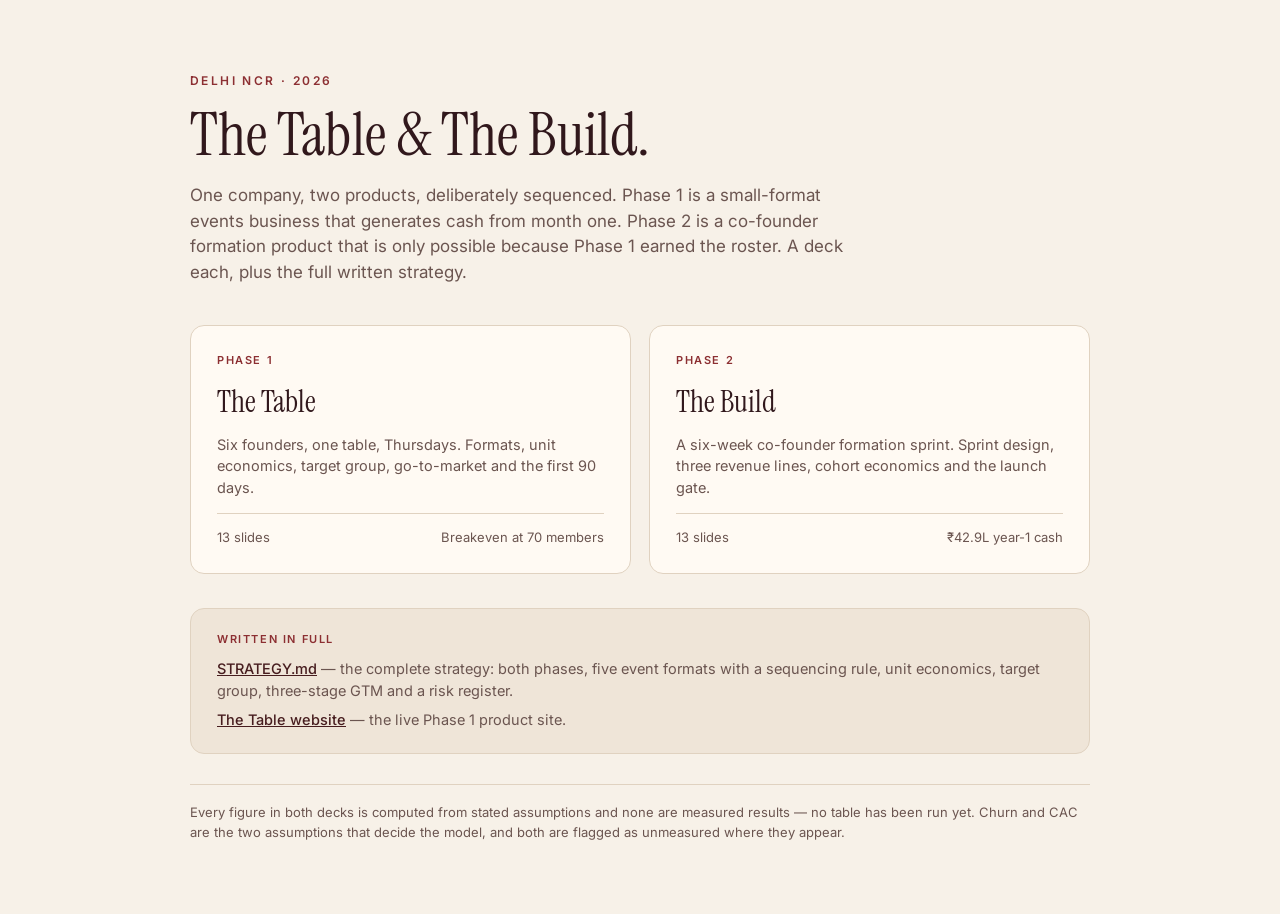
==== commit 0ce53a8d: "Split the strategy into two standalone phase decks Replaces the single combined deck with one deck p" ====
--- a/deck/index.html
+++ b/deck/index.html
@@ -2,462 +2,68 @@
 <html lang="en">
 <head>
 <meta charset="utf-8">
-<title>The Table &amp; The Build — strategy deck</title>
+<meta name="viewport" content="width=device-width, initial-scale=1">
+<title>Strategy decks — The Table &amp; The Build</title>
 <link href="https://fonts.googleapis.com/css2?family=Instrument+Serif:ital@0;1&family=Inter:wght@400;500;600;700&display=swap" rel="stylesheet">
 <style>
-:root{
-  --bg:#f7f1e8; --card:#fffaf3; --card-2:#efe5d8; --line:#e0d2c0;
-  --ink:#31181c; --dim:#6b5550; --accent:#471d1f; --fill:#8c2f32; --cream:#fffaf3;
-}
+:root{--bg:#f7f1e8;--card:#fffaf3;--card-2:#efe5d8;--line:#e0d2c0;--ink:#31181c;--dim:#6b5550;--accent:#471d1f;--fill:#8c2f32}
 *{box-sizing:border-box;margin:0;padding:0}
-body{background:#ddd2c4;font-family:Inter,system-ui,sans-serif;color:var(--ink)}
-@page{size:1280px 720px;margin:0}
-.slide{
-  width:1280px;height:720px;overflow:hidden;position:relative;
-  background:var(--bg);padding:58px 72px;display:flex;flex-direction:column;
-  page-break-after:always;break-after:page;
-}
-.slide+.slide{margin-top:26px}
-@media print{.slide+.slide{margin-top:0}}
+body{background:var(--bg);font-family:Inter,system-ui,sans-serif;color:var(--ink);padding:72px 24px;line-height:1.5}
+.wrap{max-width:900px;margin:0 auto}
 .eyebrow{font-size:12px;letter-spacing:2.4px;text-transform:uppercase;color:var(--fill);font-weight:600;margin-bottom:14px}
-h1{font-family:"Instrument Serif",Georgia,serif;font-weight:400;font-size:74px;line-height:1.02;letter-spacing:-.5px}
-h2{font-family:"Instrument Serif",Georgia,serif;font-weight:400;font-size:46px;line-height:1.08;margin-bottom:8px}
-h2 em{font-style:italic;color:var(--fill)}
-.sub{font-size:16px;color:var(--dim);line-height:1.5;max-width:76ch;margin-bottom:22px}
-.row{display:flex;gap:18px}
-.col{flex:1}
-.card{background:var(--card);border:1px solid var(--line);border-radius:12px;padding:20px 22px}
-.card.alt{background:var(--card-2)}
-.card.dark{background:var(--accent);color:var(--cream);border-color:var(--accent)}
-.card.dark .k,.card.dark .lbl{color:var(--card-2)}
-.k{font-size:11px;letter-spacing:1.6px;text-transform:uppercase;color:var(--fill);font-weight:600;margin-bottom:8px}
-.big{font-family:"Instrument Serif",Georgia,serif;font-size:42px;line-height:1}
-.big.sm{font-size:32px}
-p.b{font-size:14.5px;line-height:1.55;color:var(--dim)}
-.card.dark p.b{color:#e8dbd0}
-ul{list-style:none}
-li{font-size:14.5px;line-height:1.5;color:var(--dim);padding-left:16px;position:relative;margin-bottom:9px}
-li::before{content:"";position:absolute;left:0;top:8px;width:5px;height:5px;border-radius:50%;background:var(--fill)}
-.card.dark li{color:#e8dbd0}
-.card.dark li::before{background:var(--card-2)}
-table{width:100%;border-collapse:collapse;font-size:13.5px}
-th{text-align:left;font-size:10.5px;letter-spacing:1.4px;text-transform:uppercase;color:var(--fill);font-weight:600;padding:0 10px 9px;border-bottom:1px solid var(--line)}
-td{padding:9px 10px;border-bottom:1px solid var(--line);color:var(--dim)}
-td.num{font-variant-numeric:tabular-nums;text-align:right}
-td strong{color:var(--ink);font-weight:600}
-tr:last-child td{border-bottom:none}
-.foot{margin-top:auto;padding-top:16px;border-top:1px solid var(--line);font-size:12px;color:var(--dim);display:flex;justify-content:space-between;gap:20px}
-.pill{display:inline-block;background:var(--card-2);border:1px solid var(--line);border-radius:100px;padding:5px 13px;font-size:12px;color:var(--accent);font-weight:500;margin:0 6px 7px 0}
-.num-badge{font-family:"Instrument Serif",Georgia,serif;font-size:19px;color:var(--fill);margin-right:8px}
-.src{font-size:11px;color:var(--dim);font-style:italic}
-.phase{display:flex;align-items:center;gap:10px;margin-bottom:12px}
-.phase b{font-size:12px;letter-spacing:2px;text-transform:uppercase;background:var(--fill);color:var(--cream);padding:4px 11px;border-radius:4px;font-weight:600}
+h1{font-family:"Instrument Serif",Georgia,serif;font-weight:400;font-size:clamp(38px,6vw,60px);line-height:1.05;margin-bottom:16px}
+.lede{font-size:17px;color:var(--dim);max-width:62ch;margin-bottom:40px}
+.grid{display:grid;grid-template-columns:repeat(auto-fit,minmax(300px,1fr));gap:18px}
+a.card{display:block;background:var(--card);border:1px solid var(--line);border-radius:14px;padding:26px;text-decoration:none;color:inherit;transition:border-color .2s,transform .2s}
+a.card:hover{border-color:var(--fill);transform:translateY(-2px)}
+a.card:focus-visible{outline:2px solid var(--fill);outline-offset:3px}
+.k{font-size:11px;letter-spacing:1.6px;text-transform:uppercase;color:var(--fill);font-weight:600;margin-bottom:10px}
+h2{font-family:"Instrument Serif",Georgia,serif;font-weight:400;font-size:30px;margin-bottom:10px}
+p.b{font-size:14.5px;color:var(--dim)}
+.meta{margin-top:14px;padding-top:14px;border-top:1px solid var(--line);font-size:13px;color:var(--dim);display:flex;justify-content:space-between;gap:12px}
+.docs{margin-top:34px;background:var(--card-2);border:1px solid var(--line);border-radius:14px;padding:22px 26px}
+.docs a{color:var(--accent);font-weight:500}
+.note{margin-top:30px;font-size:13px;color:var(--dim);border-top:1px solid var(--line);padding-top:18px}
 </style>
 </head>
 <body>
+<div class="wrap">
+  <div class="eyebrow">Delhi NCR · 2026</div>
+  <h1>The Table &amp; The Build.</h1>
+  <p class="lede">
+    One company, two products, deliberately sequenced. Phase 1 is a small-format
+    events business that generates cash from month one. Phase 2 is a co-founder
+    formation product that is only possible because Phase 1 earned the roster.
+    A deck each, plus the full written strategy.
+  </p>
 
-<!-- 1 COVER -->
-<section class="slide" style="justify-content:center">
-  <div class="eyebrow">Concept strategy · Delhi NCR · 2026</div>
-  <h1>The Table<br>&amp; The Build.</h1>
-  <p class="sub" style="font-size:19px;margin-top:20px;max-width:64ch">
-    A two-phase company. Phase one puts founders in a room and makes money doing it.
-    Phase two turns the room into companies.
+  <div class="grid">
+    <a class="card" href="phase-1-the-table.html">
+      <div class="k">Phase 1</div>
+      <h2>The Table</h2>
+      <p class="b">Six founders, one table, Thursdays. Formats, unit economics, target group, go-to-market and the first 90 days.</p>
+      <div class="meta"><span>13 slides</span><span>Breakeven at 70 members</span></div>
+    </a>
+    <a class="card" href="phase-2-the-build.html">
+      <div class="k">Phase 2</div>
+      <h2>The Build</h2>
+      <p class="b">A six-week co-founder formation sprint. Sprint design, three revenue lines, cohort economics and the launch gate.</p>
+      <div class="meta"><span>13 slides</span><span>₹42.9L year-1 cash</span></div>
+    </a>
+  </div>
+
+  <div class="docs">
+    <div class="k">Written in full</div>
+    <p class="b"><a href="../STRATEGY.md">STRATEGY.md</a> — the complete strategy: both phases, five event formats with a sequencing rule, unit economics, target group, three-stage GTM and a risk register.</p>
+    <p class="b" style="margin-top:8px"><a href="../">The Table website</a> — the live Phase 1 product site.</p>
+  </div>
+
+  <p class="note">
+    Every figure in both decks is computed from stated assumptions and none are
+    measured results — no table has been run yet. Churn and CAC are the two
+    assumptions that decide the model, and both are flagged as unmeasured where
+    they appear.
   </p>
-  <div class="row" style="margin-top:28px;max-width:1040px">
-    <div class="card col"><div class="k">Phase 1 — The Table</div><p class="b">Curated dinners and small-format events. Cash-generative from month one.</p></div>
-    <div class="card col"><div class="k">Phase 2 — The Build</div><p class="b">Co-founder formation sprints. Built on the trust Phase 1 already earned.</p></div>
-  </div>
-  <div class="row" style="margin-top:16px;max-width:1040px">
-    <div class="card col alt"><div class="k">Breakeven</div><div class="big sm">70 members</div></div>
-    <div class="card col alt"><div class="k">Capital to month 6</div><div class="big sm">₹3–4L</div></div>
-    <div class="card col alt"><div class="k">Year-2 EBITDA, NCR only</div><div class="big sm">₹1.04Cr</div></div>
-  </div>
-  <div class="foot"><span>Prepared for Yash Goel</span><span>All figures modelled, not measured — assumptions shown throughout</span></div>
-</section>
-
-<!-- 2 PROBLEM -->
-<section class="slide">
-  <div class="eyebrow">01 — The problem</div>
-  <h2>Founders are surrounded by people<br>and <em>alone anyway</em>.</h2>
-  <p class="sub">Two distinct pains, usually treated as one. They are not. They need different products — which is exactly why this is two phases.</p>
-  <div class="row" style="flex:1">
-    <div class="card col">
-      <div class="k">Pain A — isolation</div>
-      <div class="big">Nobody to<br>say it to</div>
-      <p class="b" style="margin-top:14px">You cannot tell your team you are scared, your investors that it is not working, or your friends what an ARR miss feels like. The peer conversation has no venue.</p>
-      <p class="b" style="margin-top:12px"><strong style="color:var(--ink)">Existing answer:</strong> conferences and WhatsApp groups. Both optimise for volume of contact, not depth.</p>
-    </div>
-    <div class="card col">
-      <div class="k">Pain B — the wrong team</div>
-      <div class="big">65%</div>
-      <p class="b" style="margin-top:14px">of high-potential startup failures come from people problems — co-founder conflict above all — not from product or market. The team decision is the highest-stakes one, made with the least information.</p>
-      <p class="src" style="margin-top:12px">Noam Wasserman, <em>The Founder's Dilemmas</em>, Harvard Business School.</p>
-    </div>
-  </div>
-  <div class="foot"><span>Phase 1 answers Pain A. Phase 2 answers Pain B.</span><span>01</span></div>
-</section>
-
-<!-- 3 WHY NOW -->
-<section class="slide">
-  <div class="eyebrow">02 — Why now</div>
-  <h2>The behaviour is <em>already proven</em>.<br>Just not here, and not for founders.</h2>
-  <p class="sub">This is not a bet on whether people will pay to eat with strangers. That question has been answered at scale. The open question is whether a founder-specific version retains.</p>
-  <div class="row">
-    <div class="card col"><div class="k">Proof of demand</div><div class="big">€18M</div><p class="b" style="margin-top:10px">Timeleft ARR, 20 months after launching weekly dinners between strangers. 150,000 diners a month, 200+ cities, ~100 staff.</p></div>
-    <div class="card col"><div class="k">Proof it starts small</div><div class="big">€125</div><p class="b" style="margin-top:10px">Timeleft's first week of revenue — a Typeform, a WhatsApp group and a Stripe link. No app. They ran to €1M/month on no-code.</p></div>
-    <div class="card col"><div class="k">The Indian market</div><div class="big">2.23L</div><p class="b" style="margin-top:10px">DPIIT-recognised startups in India; 55,200 added in FY26 alone, up 51.6% year on year. Delhi NCR is a top-three cluster.</p></div>
-  </div>
-  <div class="card alt" style="margin-top:18px">
-    <p class="b"><strong style="color:var(--ink)">The insight worth stealing:</strong> Timeleft treats the dinner itself as the technology — a table, five strangers, three hours, and the natural structure of a meal. No hosts, no ambassadors, no icebreakers. That is why it scales without a local team in every city, and it is the operating model Phase 1 copies.</p>
-  </div>
-  <div class="foot"><span>Sources: Clef de voûte interview with Timeleft CEO (Oct 2025); PIB / DPIIT Startup India (Apr 2026)</span><span>02</span></div>
-</section>
-
-<!-- 4 THE TWO PHASES -->
-<section class="slide">
-  <div class="eyebrow">03 — The structure</div>
-  <h2>One company. <em>Two products.</em><br>The first one pays for the second.</h2>
-  <p class="sub">Most founder-community businesses die trying to monetise introductions. This structure avoids that by selling dinners first and outcomes second — never the introduction itself.</p>
-  <div class="row" style="flex:1">
-    <div class="card col">
-      <div class="phase"><b>Phase 1</b><span style="font-size:13px;color:var(--dim)">Months 0–12</span></div>
-      <h2 style="font-size:32px;margin-bottom:10px">The Table</h2>
-      <ul>
-        <li>Curated dinners and small events for founders and operators</li>
-        <li>Revenue from day one: seat fees and membership</li>
-        <li>Builds the only asset that matters — a trusted, verified roster</li>
-        <li>Low capital, no inventory, no venue ownership</li>
-      </ul>
-      <div class="card alt" style="margin-top:14px;padding:13px 15px"><p class="b"><strong style="color:var(--ink)">Job:</strong> generate cash and earn trust at scale.</p></div>
-    </div>
-    <div class="card col">
-      <div class="phase"><b>Phase 2</b><span style="font-size:13px;color:var(--dim)">Months 9–24</span></div>
-      <h2 style="font-size:32px;margin-bottom:10px">The Build</h2>
-      <ul>
-        <li>Structured co-founder formation sprints, invite-only</li>
-        <li>Recruited from Phase 1's roster — zero cold acquisition</li>
-        <li>Sells a formed team and a tested decision, never an introduction</li>
-        <li>Optional equity participation in teams that form</li>
-      </ul>
-      <div class="card alt" style="margin-top:14px;padding:13px 15px"><p class="b"><strong style="color:var(--ink)">Job:</strong> convert trust into high-value outcomes.</p></div>
-    </div>
-  </div>
-  <div class="foot"><span>Phase 2 without Phase 1 is a cold-start problem. Phase 1 without Phase 2 is a lifestyle business.</span><span>03</span></div>
-</section>
-
-<!-- 5 PHASE 1 WHAT -->
-<section class="slide">
-  <div class="phase"><b>Phase 1</b><span class="eyebrow" style="margin:0">04 — The Table</span></div>
-  <h2>Six founders. One table.<br><em>Nobody pitching.</em></h2>
-  <p class="sub">A weekly format with a hard constraint set. The constraints are the product — anyone can book a restaurant, almost nobody can guarantee who sits there.</p>
-  <div class="row">
-    <div class="card col"><div class="k">The six seats</div>
-      <ul style="margin-top:2px">
-        <li>A stage you recognise — advice only lands between equals</li>
-        <li>A different industry — never a direct competitor</li>
-        <li>Someone further along the same road</li>
-        <li>Someone whose answers cut against yours</li>
-        <li>Nobody from your circle — same cap table, batch or contacts filtered out</li>
-        <li>You</li>
-      </ul>
-    </div>
-    <div class="col" style="display:flex;flex-direction:column;gap:16px">
-      <div class="card"><div class="k">The rules</div><p class="b">No recording, no posting, no adding anyone to a CRM afterwards. No decks. No investors seated in disguise. Breaking it ends the membership.</p></div>
-      <div class="card"><div class="k">The operating model</div><p class="b">Guests pay the restaurant directly at menu price. We never touch F&amp;B cost, never hold inventory, never guarantee a minimum spend. We sell the seat and the matching.</p></div>
-    </div>
-  </div>
-  <div class="foot"><span>The constraint set is the defensible asset — not the venue, not the app.</span><span>04</span></div>
-</section>
-
-<!-- 6 EVENT FORMATS -->
-<section class="slide" style="padding-top:44px;padding-bottom:44px">
-  <div class="phase"><b>Phase 1</b><span class="eyebrow" style="margin:0">05 — The formats</span></div>
-  <h2>Five formats, <em>one roster</em>.</h2>
-  <p class="sub">Timeleft's members went from 1.4 to 2.2 experiences a month when formats were added beyond dinner. More formats is the single proven lever on retention and revenue per member.</p>
-  <table>
-    <thead><tr><th>Format</th><th>Cadence</th><th>Size</th><th>Guest pays</th><th>What it is for</th></tr></thead>
-    <tbody>
-      <tr><td><strong>The Table</strong></td><td>Weekly, Thu 7pm</td><td>6</td><td>Seat fee + own bill</td><td>The core. Peer conversation, no agenda.</td></tr>
-      <tr><td><strong>The Post-Mortem</strong></td><td>Monthly</td><td>8–10</td><td>Seat fee + own bill</td><td>One founder walks through something that failed. Closed room.</td></tr>
-      <tr><td><strong>The Workbench</strong></td><td>Fortnightly</td><td>12</td><td>Seat fee</td><td>Working session — everyone brings one live problem and leaves with a decision.</td></tr>
-      <tr><td><strong>Long Table</strong></td><td>Quarterly</td><td>30–40</td><td>Ticket ₹1,500–2,500</td><td>The wider room. Top-of-funnel and the recruiting ground for Phase 2.</td></tr>
-      <tr><td><strong>Off-Menu</strong></td><td>Opportunistic</td><td>6–8</td><td>Members only</td><td>A specific operator hosts — an investor, a second-time founder. Scarcity drives renewals.</td></tr>
-    </tbody>
-  </table>
-  <div class="card alt" style="margin-top:14px;padding:13px 16px">
-    <p class="b"><strong style="color:var(--ink)">Sequencing rule:</strong> launch with The Table only. Add one format per quarter, and only after the prior one clears 50 attendees a month. Timeleft opened 325 cities in a year and had to retreat to 220 — depth before breadth is their own stated correction.</p>
-  </div>
-  <div class="row" style="margin-top:14px">
-    <div class="card col" style="padding:14px 16px"><div class="k">Q1 — prove one format</div><p class="b">The Table, weekly. Nothing else exists. The only metric that counts is whether people come back a second and third time.</p></div>
-    <div class="card col" style="padding:14px 16px"><div class="k">Q2 — add depth, not breadth</div><p class="b">The Post-Mortem. Same roster, different emotional register — and the format most likely to travel as content.</p></div>
-    <div class="card col" style="padding:14px 16px"><div class="k">Q3 — add utility</div><p class="b">The Workbench. Shifts the product from company to usefulness, which is what justifies a renewal in month nine.</p></div>
-    <div class="card col" style="padding:14px 16px"><div class="k">Q4 — add reach</div><p class="b">Long Table. The public face, the acquisition engine, and the room Phase 2 recruits from.</p></div>
-  </div>
-  <div class="foot"><span>Every format runs on the same roster, the same matching engine and the same venue relationships.</span><span>05</span></div>
-</section>
-
-<!-- 7 UNIT ECONOMICS P1 -->
-<section class="slide">
-  <div class="phase"><b>Phase 1</b><span class="eyebrow" style="margin:0">06 — Unit economics</span></div>
-  <h2>₹502 contribution <em>per seat</em>.</h2>
-  <p class="sub">Modelled conservatively: 12% no-shows, and restaurant commission realised on only half of covers rather than the headline rate. Guest F&amp;B never enters our P&amp;L.</p>
-  <div class="row">
-    <div class="col">
-      <table>
-        <thead><tr><th>Per seat</th><th class="num">₹</th></tr></thead>
-        <tbody>
-          <tr><td>Booking fee (our revenue)</td><td class="num"><strong>499</strong></td></tr>
-          <tr><td>Venue commission, realised</td><td class="num"><strong>48</strong></td></tr>
-          <tr><td><strong>Revenue</strong></td><td class="num"><strong>547</strong></td></tr>
-          <tr><td>Payment gateway (2%)</td><td class="num">−10</td></tr>
-          <tr><td>Ops, matching, support</td><td class="num">−35</td></tr>
-          <tr><td><strong>Contribution</strong></td><td class="num"><strong>502 · 92%</strong></td></tr>
-        </tbody>
-      </table>
-      <p class="src" style="margin-top:10px">Guest pays ~₹1,100 + tax to the restaurant directly. Delhi NCR group-dining rate, Connaught Place listing.</p>
-    </div>
-    <div class="col" style="display:flex;flex-direction:column;gap:14px">
-      <div class="card"><div class="k">Per table of six</div><div class="big sm">₹3,012</div><p class="b" style="margin-top:8px">contribution per dinner served</p></div>
-      <div class="card dark"><div class="k">Member on ₹899/month</div><div class="big sm">₹910</div><p class="b" style="margin-top:8px">monthly contribution at 2.2 events attended — the benchmark multi-format figure</p></div>
-      <div class="card alt"><p class="b"><strong style="color:var(--ink)">Why margin is not the risk:</strong> asset-light by construction. The risks are churn and CAC, and both are addressed two slides on.</p></div>
-    </div>
-  </div>
-  <div class="foot"><span>Every figure computed from the stated assumptions — none are measured results</span><span>06</span></div>
-</section>
-
-<!-- 8 P&L SCALE -->
-<section class="slide">
-  <div class="phase"><b>Phase 1</b><span class="eyebrow" style="margin:0">07 — Scale</span></div>
-  <h2>Breakeven at <em>70 members</em>.</h2>
-  <p class="sub">Delhi NCR only. Fixed costs step up deliberately with scale — a solo operator to month six, then community and venue hires. No city expansion modelled here.</p>
-  <table>
-    <thead><tr><th>Members</th><th class="num">Tables / mo</th><th class="num">Gross revenue</th><th class="num">Contribution</th><th class="num">Fixed cost</th><th class="num">EBITDA / mo</th></tr></thead>
-    <tbody>
-      <tr><td><strong>70</strong> — breakeven</td><td class="num">26</td><td class="num">₹0.70L</td><td class="num">₹0.64L</td><td class="num">₹0.60L</td><td class="num"><strong>≈ ₹0</strong></td></tr>
-      <tr><td><strong>150</strong> — month 6 target</td><td class="num">55</td><td class="num">₹1.51L</td><td class="num">₹1.37L</td><td class="num">₹0.60L</td><td class="num"><strong>+₹0.77L</strong></td></tr>
-      <tr><td><strong>400</strong> — month 12 target</td><td class="num">147</td><td class="num">₹4.02L</td><td class="num">₹3.64L</td><td class="num">₹1.50L</td><td class="num"><strong>+₹2.14L</strong></td></tr>
-      <tr><td><strong>1,000</strong> — month 24 target</td><td class="num">367</td><td class="num">₹10.05L</td><td class="num">₹9.11L</td><td class="num">₹4.00L</td><td class="num"><strong>+₹5.11L</strong></td></tr>
-    </tbody>
-  </table>
-  <div class="row" style="margin-top:18px">
-    <div class="card col alt"><div class="k">Capital to month 6</div><p class="b"><strong style="color:var(--ink)">₹3–4 lakh.</strong> Venue deposits, first-month ad spend, basic tooling. This is fundable from savings or a friends-and-family cheque — it does not need a VC round.</p></div>
-    <div class="card col alt"><div class="k">What breaks the model</div><p class="b">Not margin. If monthly churn runs at 15% instead of 8%, member LTV falls from ₹11,381 to ₹6,070 and the month-24 column stops being reachable.</p></div>
-  </div>
-  <div class="foot"><span>Assumes 2.2 events attended per member per month and ₹899 membership</span><span>07</span></div>
-</section>
-
-<!-- 9 CHURN / CAC -->
-<section class="slide">
-  <div class="phase"><b>Phase 1</b><span class="eyebrow" style="margin:0">08 — The real risk</span></div>
-  <h2>The only number that <em>decides this</em>.</h2>
-  <p class="sub">Consumer membership communities churn at roughly 5.8% a month — about 51% a year — and low engagement is the top cancellation driver. Everything below is a function of where this lands.</p>
-  <div class="row">
-    <div class="col">
-      <table>
-        <thead><tr><th>Monthly churn</th><th class="num">Member life</th><th class="num">LTV</th><th class="num">LTV:CAC @ ₹300</th></tr></thead>
-        <tbody>
-          <tr><td>15% — bad</td><td class="num">6.7 mo</td><td class="num">₹6,070</td><td class="num">20×</td></tr>
-          <tr><td>12%</td><td class="num">8.3 mo</td><td class="num">₹7,588</td><td class="num">25×</td></tr>
-          <tr><td><strong>8% — plan</strong></td><td class="num"><strong>12.5 mo</strong></td><td class="num"><strong>₹11,381</strong></td><td class="num"><strong>38×</strong></td></tr>
-          <tr><td>5.8% — benchmark</td><td class="num">17.2 mo</td><td class="num">₹15,698</td><td class="num">52×</td></tr>
-        </tbody>
-      </table>
-      <p class="src" style="margin-top:10px">Benchmark: membership-community churn studies, 2026. CAC of ₹300 assumed for Instagram-led acquisition in Indian metros.</p>
-    </div>
-    <div class="col" style="display:flex;flex-direction:column;gap:14px">
-      <div class="card dark">
-        <div class="k">Treat these ratios with suspicion</div>
-        <p class="b">A 38× LTV:CAC is not a sign of genius — it is what any asset-light model shows before fixed cost and before churn is measured. The honest read: <strong style="color:#fff">margin is comfortable, retention is unproven.</strong></p>
-      </div>
-      <div class="card"><div class="k">The test, before any build</div><p class="b">Run one table. Pay for it yourself. Ask all six whether they would come again next week and pay for it. <strong style="color:var(--ink)">If fewer than four say yes, do not build the rest.</strong></p></div>
-    </div>
-  </div>
-  <div class="foot"><span>Consumer social products typically churn hardest at months 3–4 — that is the checkpoint that matters</span><span>08</span></div>
-</section>
-
-<!-- 10 PHASE 2 INTRO -->
-<section class="slide">
-  <div class="phase"><b>Phase 2</b><span class="eyebrow" style="margin:0">09 — The Build</span></div>
-  <h2>Where you meet the person<br>you <em>actually build with</em>.</h2>
-  <p class="sub">Phase 1 earns the right to do this. By month nine there is a verified roster of founders whose judgement, temperament and reliability have been observed in person — repeatedly, and by us.</p>
-  <div class="row" style="flex:1">
-    <div class="card col"><div class="k">What it is</div><p class="b">A six-week structured sprint. Forty invited founders and senior operators, working in rotating pairs on real problems, with a formal decision point at the end: commit to a team, or walk away clean.</p>
-      <ul style="margin-top:12px"><li>Invite-only, drawn from the Phase 1 roster</li><li>Weekly working sessions, not talks</li><li>Deliberate conflict testing built into the format</li><li>A written co-founder agreement template at the end</li></ul>
-    </div>
-    <div class="card col"><div class="k">Why this is defensible</div><p class="b">Anyone can run a mixer. What cannot be copied quickly is <strong style="color:var(--ink)">observed behaviour over months</strong> — who actually showed up, who listened, who was generous when nothing was at stake.</p>
-      <p class="b" style="margin-top:12px">A matching platform has profiles. We have attendance records, host notes and peer feedback across dozens of dinners. That is a different asset class, and Phase 1 accumulates it as a by-product of making money.</p>
-    </div>
-  </div>
-  <div class="foot"><span>Antler India runs 8-week residencies of 60–70 people; Entrepreneur First builds cofounding teams from individuals. The model is validated — the Indian mid-market is not served.</span><span>09</span></div>
-</section>
-
-<!-- 11 LUNCHCLUB WARNING -->
-<section class="slide" style="padding-top:46px;padding-bottom:46px">
-  <div class="eyebrow">10 — The mistake we are designing around</div>
-  <h2>Lunchclub had everything.<br>It <em>still died</em>.</h2>
-  <div class="row">
-    <div class="card col dark">
-      <div class="k">The autopsy</div>
-      <div class="big" style="font-size:36px;margin-bottom:12px">300,000 users<br>5,000,000 intros<br>$24M raised<br>Shut down</div>
-      <p class="b">a16z-backed AI networking platform. Strong engagement, clean product, real usage. It could not convert any of it into revenue and closed quietly in 2022.</p>
-      <div style="margin-top:16px;padding-top:14px;border-top:1px solid rgba(255,250,243,.22)">
-        <div class="k" style="margin-bottom:6px">The pattern it belongs to</div>
-        <p class="b">Bumble Bizz, discontinued in most regions. Professional networking bolted onto a consumer social product does not hold its own weight — which is why Phase 2 here is a separate product with its own price, not a feature of Phase 1.</p>
-      </div>
-      <div style="margin-top:14px;padding-top:14px;border-top:1px solid rgba(255,250,243,.22)">
-        <p class="b" style="font-style:italic">Free, funded and widely used is not a business. It is a bill.</p>
-      </div>
-    </div>
-    <div class="col" style="display:flex;flex-direction:column;gap:14px">
-      <div class="card"><div class="k">Why it failed</div><p class="b">Networking value is <strong style="color:var(--ink)">diffuse and hard to attribute</strong>. A user who benefits cannot say which introduction did it, so willingness to pay stays near zero even among people who genuinely got value.</p></div>
-      <div class="card alt"><div class="k">The lesson, verbatim</div><p class="b" style="font-style:italic">"User engagement metrics tell you whether you built something people use. They do not tell you whether you built something people will pay for."</p></div>
-      <div class="card"><div class="k">What we do differently</div><p class="b">We never sell an introduction. Phase 1 sells <strong style="color:var(--ink)">a seat at a specific dinner on a specific night</strong> — concrete, attributable, easy to price. Phase 2 sells <strong style="color:var(--ink)">a formed team and a tested decision</strong>, not access to a pool of profiles.</p></div>
-    </div>
-  </div>
-  <div class="foot"><span>Source: UnicornBurn startup autopsy, Lunchclub (2018–2022)</span><span>10</span></div>
-</section>
-
-<!-- 12 PHASE 2 REVENUE -->
-<section class="slide">
-  <div class="phase"><b>Phase 2</b><span class="eyebrow" style="margin:0">11 — Revenue lines</span></div>
-  <h2>Three lines. <em>Two of them cash.</em></h2>
-  <p class="sub">The equity line is modelled for completeness but must never be counted on for near-term cash — it pays out in seven to ten years, if at all.</p>
-  <div class="row">
-    <div class="card col"><div class="k">Line A — formation sprint</div><div class="big sm">₹6.22L</div><p class="b" style="margin-top:10px">contribution per cohort. 40 founders × ₹25,000, less ₹3.78L of venue, ops and curation over six weeks. 62% margin.</p><p class="b" style="margin-top:8px"><strong style="color:var(--ink)">4 cohorts a year → ₹24.9L.</strong></p></div>
-    <div class="card col"><div class="k">Line B — deal-flow partners</div><div class="big sm">₹18L</div><p class="b" style="margin-top:10px">per year from 6 VC or corporate partners at ₹3L each, for structured access to cohort demo sessions and the annual Long Table.</p><p class="b" style="margin-top:8px">This is the line Lunchclub never built: <strong style="color:var(--ink)">funds have budget and attributable need.</strong></p></div>
-    <div class="card col dark"><div class="k">Line C — equity (optional)</div><div class="big sm">3–5%</div><p class="b" style="margin-top:10px">in teams that formally form through a sprint. At 24 teams a year and an 8% hit rate against ₹20Cr outcomes, expected value is roughly ₹1.1Cr a year — <strong style="color:#fff">realised a decade later.</strong></p><p class="b" style="margin-top:8px">Treat as upside, never as budget.</p></div>
-  </div>
-  <div class="card alt" style="margin-top:12px;padding:10px 16px"><p class="b"><strong style="color:var(--ink)">Pricing logic:</strong> ₹25,000 for six weeks is roughly a tenth of what the wrong co-founder costs in wasted months, and a rounding error against the 65% of failures attributable to people problems. Priced as insurance, not as an event ticket.</p></div>
-  <div class="row" style="margin-top:12px">
-    <div class="card col alt" style="padding:12px 15px"><div class="k">Why the cash lines come first</div><p class="b">Lines A and B bill inside the quarter they are earned. A business that needs Line C to work is a fund, not a company.</p></div>
-    <div class="card col alt" style="padding:12px 15px"><div class="k">What Line B actually sells</div><p class="b">Not a logo on a page — structured access to teams a VC would otherwise meet six months later. A diligence shortcut, and worth paying for.</p></div>
-  </div>
-  <div class="foot"><span>Cohort economics assume ₹25k venue and ₹18k ops per week, plus ₹1.2L curation and marketing per cohort</span><span>11</span></div>
-</section>
-
-<!-- 13 TG -->
-<section class="slide">
-  <div class="eyebrow">12 — Target group</div>
-  <h2>Who is actually <em>at the table</em>.</h2>
-  <p class="sub">Narrow on purpose. A table that admits everyone is a networking event, and networking events are the thing this is defined against.</p>
-  <table>
-    <thead><tr><th>Segment</th><th>Profile</th><th>Why they pay</th><th class="num">Priority</th></tr></thead>
-    <tbody>
-      <tr><td><strong>Funded founders</strong></td><td>Seed to Series A, 25–40, Delhi NCR, 2–30 staff</td><td>Isolation is acute and budget is real. Highest LTV, lowest price sensitivity.</td><td class="num"><strong>Core</strong></td></tr>
-      <tr><td><strong>Bootstrapped operators</strong></td><td>Profitable ₹1–10Cr businesses, D2C, services, agencies</td><td>Excluded from VC-circuit events entirely. Underserved and loyal.</td><td class="num"><strong>Core</strong></td></tr>
-      <tr><td><strong>Senior operators</strong></td><td>VP/Director at scaled startups, itching to leave</td><td>Phase 2's supply side — the technical and functional half of future teams.</td><td class="num">Secondary</td></tr>
-      <tr><td><strong>Second-time founders</strong></td><td>One exit or one failure behind them</td><td>Seeded free as anchors. They make a table credible for everyone else.</td><td class="num">Seeded</td></tr>
-      <tr><td><strong>Investors</strong></td><td>Angels, early-stage funds</td><td>Phase 2 Line B only. Never seated undisclosed at a Phase 1 table.</td><td class="num">Gated</td></tr>
-    </tbody>
-  </table>
-  <div class="card alt" style="margin-top:16px"><p class="b"><strong style="color:var(--ink)">Explicitly excluded:</strong> agency business-development staff, recruiters, coaches, anyone whose reason for attending is to sell to the table. One of them ruins a dinner for the other five, and the reputation cost compounds far faster than the seat fee.</p></div>
-  <div class="foot"><span>Geographic focus: South Delhi, Gurgaon, Noida. Bengaluru and Mumbai only after NCR clears 400 members.</span><span>12</span></div>
-</section>
-
-<!-- 14 GTM -->
-<section class="slide" style="padding-top:38px;padding-bottom:38px">
-  <div class="eyebrow">13 — Go to market</div>
-  <h2>Hand-built to 100. <em>Paid after.</em></h2>
-  <p class="sub" style="margin-bottom:14px">The first hundred members cannot be bought, because the product is who is in the room and paid acquisition cannot control that.</p>
-  <div class="row">
-    <div class="card col"><div class="k">Stage 1 · Months 0–3 · to 100</div>
-      <ul><li>Hand-pick and personally invite the first 60 from existing networks</li><li>Seed every table with one second-time founder, free</li><li>Zero ad spend — referral and invitation only</li><li>Run the Typeform + WhatsApp + UPI stack. No app, no build</li></ul>
-      <p class="b" style="margin-top:10px"><strong style="color:var(--ink)">Goal:</strong> 12 tables run, and a measured month-3 return rate.</p>
-    </div>
-    <div class="card col"><div class="k">Stage 2 · Months 4–9 · to 400</div>
-      <ul><li>Instagram and LinkedIn creative built from real table footage</li><li>Founder-operator content: the post-mortem format is inherently shareable</li><li>Referral mechanic — a member who brings one pays nothing that month</li><li>Venue co-marketing: restaurants promote their own slow weeknights</li></ul>
-      <p class="b" style="margin-top:10px"><strong style="color:var(--ink)">Goal:</strong> CAC under ₹300 and churn under 10%.</p>
-    </div>
-    <div class="card col"><div class="k">Stage 3 · Months 9–24 · Phase 2</div>
-      <ul><li>First sprint recruited entirely from the existing roster</li><li>Long Table becomes the public showcase and the VC touchpoint</li><li>Sign three deal-flow partners before running cohort two</li><li>Only then consider a second city</li></ul>
-      <p class="b" style="margin-top:10px"><strong style="color:var(--ink)">Goal:</strong> two sprints run, six teams formed.</p>
-    </div>
-  </div>
-  <div class="row" style="margin-top:10px">
-    <div class="card col alt" style="padding:12px 15px"><div class="k">Channel truth</div><p class="b">Instagram carries the reach in Indian metros, but LinkedIn carries the <strong style="color:var(--ink)">credibility</strong> for a founder-gated product. Instagram for fill, LinkedIn for who fills it.</p></div>
-    <div class="card col alt" style="padding:12px 15px"><div class="k">The creative that works</div><p class="b">Not the food. The <strong style="color:var(--ink)">empty sixth chair</strong>, the rules, and one real post-mortem told plainly. Sell the constraint, never the restaurant.</p></div>
-    <div class="card col alt" style="padding:12px 15px"><div class="k">Referral beats spend</div><p class="b">A member who brings one pays nothing that month — ₹899 of margin for a pre-vetted member at roughly a third of paid CAC.</p></div>
-  </div>
-  <div class="foot"><span>Channel priority follows Timeleft's own sequence: prove the format manually, then open with ads, then add formats for depth</span><span>13</span></div>
-</section>
-
-<!-- 15 COMPETITION -->
-<section class="slide">
-  <div class="eyebrow">14 — Landscape</div>
-  <h2>Nobody owns <em>this middle</em>.</h2>
-  <div class="row" style="flex:1">
-    <div class="col">
-      <table>
-        <thead><tr><th>Player</th><th>What they do</th><th>Gap they leave</th></tr></thead>
-        <tbody>
-          <tr><td><strong>Timeleft</strong></td><td>Dinners with strangers, 200+ cities, live in Mumbai and Bengaluru</td><td>General population, not founders. No professional outcome, no vetting.</td></tr>
-          <tr><td><strong>Antler / EF</strong></td><td>Cohort residencies, equity, full-time commitment</td><td>Requires quitting your job. Tiny intake. Nothing for the already-running founder.</td></tr>
-          <tr><td><strong>YC co-founder matching</strong></td><td>150,000+ profiles, free, global</td><td>Profiles, not observed behaviour. No India-specific density, no in-person signal.</td></tr>
-          <tr><td><strong>Startup conferences</strong></td><td>₹1,000–6,500 tickets, hundreds of attendees</td><td>Optimised for volume of contact. The opposite of six people and no agenda.</td></tr>
-          <tr><td><strong>WhatsApp communities</strong></td><td>Free, ubiquitous, unmoderated</td><td>No curation, no accountability, no offline anchor. Decays into noise.</td></tr>
-        </tbody>
-      </table>
-    </div>
-    <div class="col" style="max-width:330px;display:flex;flex-direction:column;gap:14px">
-      <div class="card dark"><div class="k">The position</div><p class="b">Founder-specific, in person, small format, paid — and with a formation product behind it. <strong style="color:#fff">No one in India occupies all five at once.</strong></p></div>
-      <div class="card"><div class="k">The race is real</div><p class="b">Timeleft launched Mumbai and Bengaluru in 2025 with €18M ARR behind it. Treat NCR as contested, not empty — but note they serve the general population, and founder vetting plus a formation product are not features they can bolt on.</p></div>
-    </div>
-  </div>
-  <div class="foot"><span>Landscape assessed Sep 2026 — no Indian player occupies founder-specific, in-person, small-format, paid, with a formation product behind it</span><span>14</span></div>
-</section>
-
-<!-- 16 COMBINED -->
-<section class="slide">
-  <div class="eyebrow">15 — Combined view</div>
-  <h2>Year two, <em>Delhi NCR alone</em>.</h2>
-  <p class="sub">Single city, conservative assumptions, no equity value counted. This is the base case, not the optimistic one.</p>
-  <div class="row">
-    <div class="card col"><div class="k">Phase 1 contribution</div><div class="big sm">₹9.11L</div><p class="b" style="margin-top:8px">per month at 1,000 members</p></div>
-    <div class="card col"><div class="k">Phase 2 sprints</div><div class="big sm">₹2.07L</div><p class="b" style="margin-top:8px">per month — 4 cohorts a year</p></div>
-    <div class="card col"><div class="k">Phase 2 partners</div><div class="big sm">₹1.50L</div><p class="b" style="margin-top:8px">per month — 6 deal-flow partners</p></div>
-    <div class="card col dark"><div class="k">EBITDA</div><div class="big sm">₹8.68L</div><p class="b" style="margin-top:8px">per month after ₹4L fixed — roughly <strong style="color:#fff">₹1.04Cr a year</strong></p></div>
-  </div>
-  <div class="row" style="margin-top:18px">
-    <div class="card col alt"><div class="k">Path to ₹1L/month personally</div><p class="b">Reached at roughly <strong style="color:var(--ink)">150–200 members</strong> — month five or six on plan. That is the milestone that matters before any of the rest.</p></div>
-    <div class="card col alt"><div class="k">What a second city adds</div><p class="b">Bengaluru or Mumbai roughly doubles Phase 1 contribution against a ₹2–3L fixed-cost step. Not before NCR proves month-12 retention.</p></div>
-    <div class="card col alt"><div class="k">Capital required</div><p class="b"><strong style="color:var(--ink)">₹3–4L to month six.</strong> Beyond that the business funds itself. No round is required for this plan to work.</p></div>
-  </div>
-  <div class="foot"><span>Excludes Line C equity entirely. Assumes no revenue from a second city.</span><span>15</span></div>
-</section>
-
-<!-- 17 RISKS -->
-<section class="slide">
-  <div class="eyebrow">16 — Risks, stated plainly</div>
-  <h2>What would <em>kill this</em>.</h2>
-  <table>
-    <thead><tr><th>Risk</th><th>Why it is real</th><th>The mitigation</th></tr></thead>
-    <tbody>
-      <tr><td><strong>Retention</strong></td><td>The single unmeasured number. Consumer social churns hardest at months 3–4 and novelty fades fast.</td><td>Multiple formats, membership over per-event pricing, and a measured month-3 checkpoint before any spend.</td></tr>
-      <tr><td><strong>One bad guest</strong></td><td>A single person pitching ruins the table for five others and the story travels faster than any marketing.</td><td>Human verification, explicit rules at signup, and removal without refund. Reputation is the whole asset.</td></tr>
-      <tr><td><strong>Timeleft enters NCR</strong></td><td>Already in Mumbai and Bengaluru with €18M ARR and real capital behind them.</td><td>They serve the general population. Founder-specific vetting and Phase 2 are not features they can bolt on.</td></tr>
-      <tr><td><strong>Phase 2 cannibalises Phase 1</strong></td><td>If dinners become an audition, the no-agenda promise dies and Phase 1 loses what makes it work.</td><td>Separate brand, separate application, never recruited at a table. Phase 1 members opt in, they are not scouted.</td></tr>
-      <tr><td><strong>Founder bandwidth</strong></td><td>Weekly events are relentless operational work, and this runs alongside other commitments.</td><td>One format, one night a week, until month six. No second format until the first runs itself.</td></tr>
-    </tbody>
-  </table>
-  <div class="foot"><span>Nothing here is fatal on its own. Retention and reputation compound — the other three do not.</span><span>16</span></div>
-</section>
-
-<!-- 18 NEXT -->
-<section class="slide" style="justify-content:center">
-  <div class="eyebrow">17 — Next 90 days</div>
-  <h2 style="font-size:54px">Do not build the platform.<br><em>Run one dinner.</em></h2>
-  <p class="sub" style="font-size:17px;max-width:70ch;margin-top:16px">
-    Timeleft's first week made €125 on a Typeform, a WhatsApp group and a payment link. The entire Phase 1 thesis can be tested for under ₹10,000 and one Thursday evening.
-  </p>
-  <div class="row" style="margin-top:8px">
-    <div class="card col"><div class="num-badge">01</div><strong style="font-size:15px">Weeks 1–2</strong><p class="b" style="margin-top:8px">Run one table of six. Pay for it yourself. Ask all six if they would come again next week and pay. Four yeses is the gate.</p></div>
-    <div class="card col"><div class="num-badge">02</div><strong style="font-size:15px">Weeks 3–8</strong><p class="b" style="margin-top:8px">Six tables on the no-code stack. Charge from table two. Measure return rate, not signups.</p></div>
-    <div class="card col"><div class="num-badge">03</div><strong style="font-size:15px">Weeks 9–12</strong><p class="b" style="margin-top:8px">If month-3 return holds above 60%, open paid acquisition and sign the first three venues on commission.</p></div>
-    <div class="card col dark"><div class="num-badge" style="color:var(--card-2)">04</div><strong style="font-size:15px;color:#fff">Month 9+</strong><p class="b" style="margin-top:8px">Only with a live roster of 400: design Phase 2 and recruit cohort one from inside it.</p></div>
-  </div>
-  <div class="foot"><span>The Table &amp; The Build · Delhi NCR</span><span>Every figure in this deck is modelled from cited comparables — none are measured results</span></div>
-</section>
-
+</div>
 </body>
 </html>
